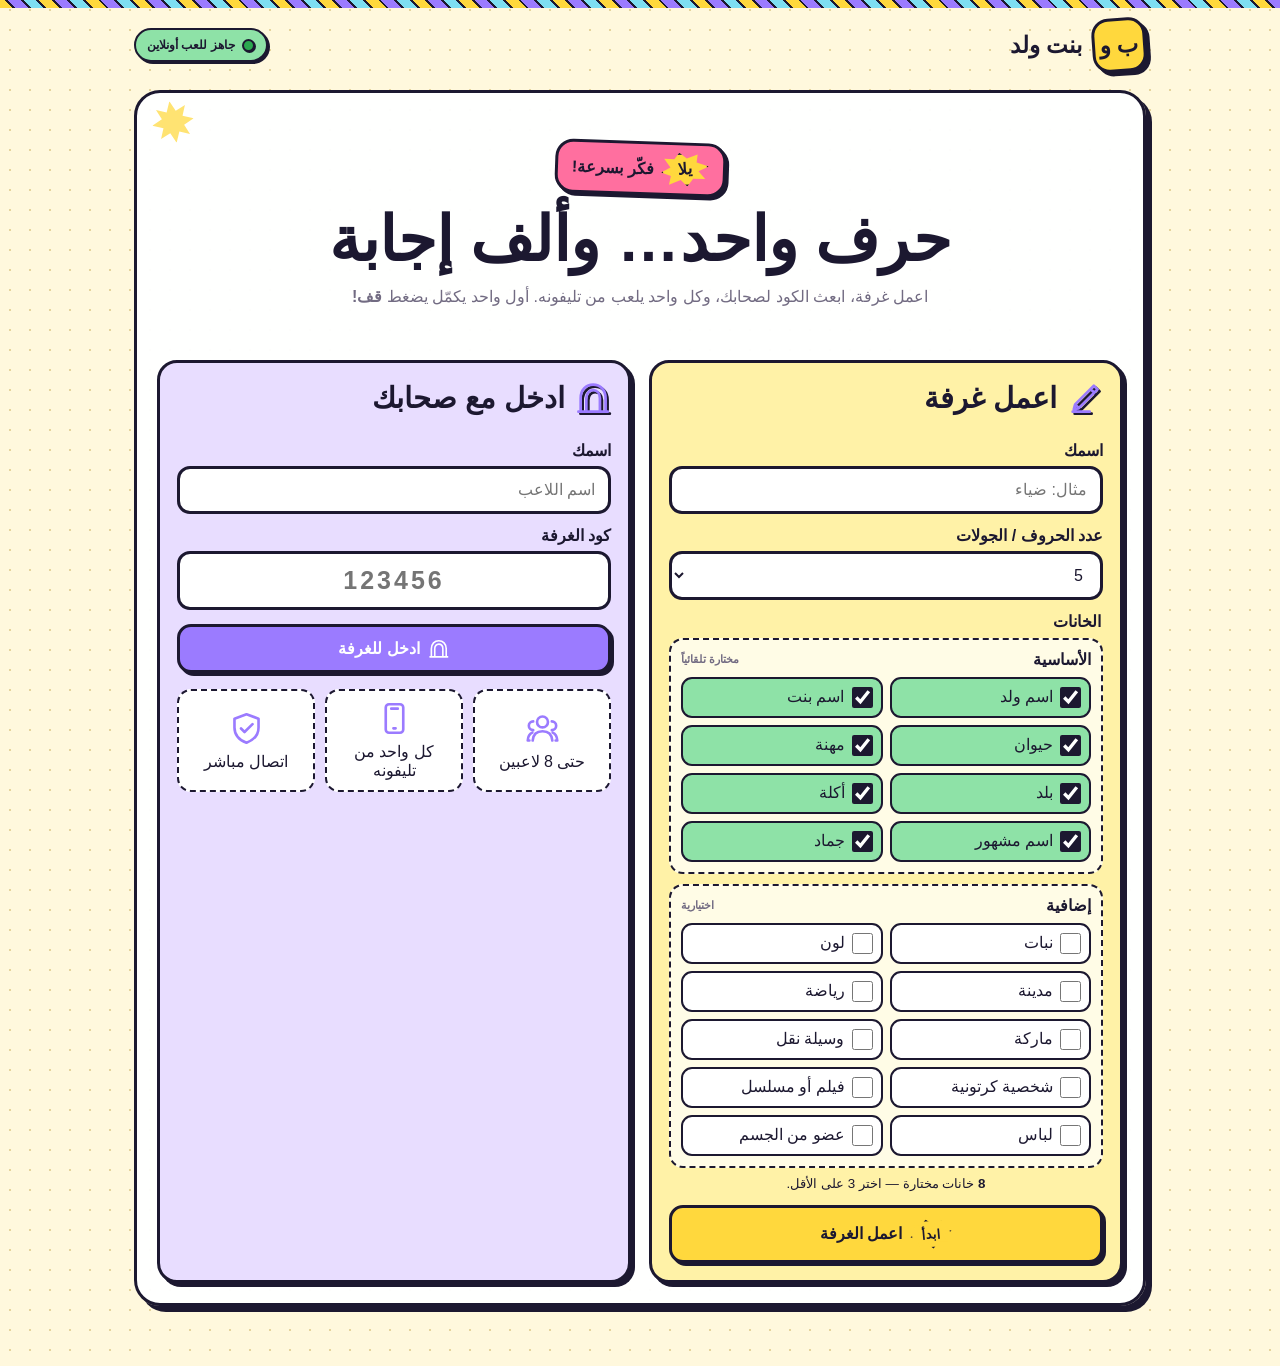
==== bent-walad.html @ 35224f38 "Replace Bent Walad emoji with Arabic comic artwork Adds original inline geometric SVG motifs, Arabic" ====
<!doctype html>
<html lang="ar" dir="rtl">
<head>
<meta charset="utf-8" />
<meta name="viewport" content="width=device-width,initial-scale=1,viewport-fit=cover" />
<meta name="theme-color" content="#fff2a8" />
<meta name="description" content="لعبة بنت ولد عربية جماعية أونلاين للأصدقاء." />
<meta name="referrer" content="no-referrer" />
<title>بنت ولد — لعبة جماعية أونلاين</title>
<style>
:root{--ink:#1c1830;--paper:#fff8dd;--yellow:#ffd83d;--pink:#ff6f9f;--purple:#9b7bff;--blue:#7edff2;--green:#8ee2a7;--red:#ff625f;--white:#fff;--muted:#726b82;--shadow:6px 6px 0 var(--ink)}
*{box-sizing:border-box}html,body{margin:0;min-height:100%;font-family:Tahoma,"Arial",sans-serif;color:var(--ink)}body{background:var(--paper);background-image:radial-gradient(#e5d39b 1.2px,transparent 1.2px);background-size:20px 20px}.app{width:min(1040px,100%);margin:auto;padding:18px 14px 60px}.top{display:flex;align-items:center;justify-content:space-between;gap:10px;margin-bottom:18px}.brand{display:flex;align-items:center;gap:10px;font-size:23px;font-weight:900}.logo{display:grid;place-items:center;width:54px;height:54px;border:3px solid var(--ink);border-radius:17px;background:var(--yellow);box-shadow:4px 4px 0 var(--ink);transform:rotate(-4deg)}.online{border:2px solid var(--ink);border-radius:999px;background:var(--green);padding:8px 11px;font-size:12px;font-weight:900;box-shadow:2px 2px 0 var(--ink)}.online.connecting{background:#ffe59a}.online.error{background:#ffc3c3}.panel{position:relative;background:rgba(255,255,255,.96);border:3px solid var(--ink);border-radius:26px;padding:20px;box-shadow:var(--shadow);overflow:hidden}.panel:before{content:"";position:absolute;left:15px;top:8px;font-size:42px;color:var(--yellow);transform:rotate(-18deg);opacity:.75;pointer-events:none}h1,h2,h3,p{margin-top:0}h1{font-size:clamp(34px,7vw,62px);line-height:1;margin-bottom:12px}h2{font-size:29px}p{line-height:1.7}.muted{color:var(--muted)}.hero{text-align:center;padding:28px 8px 16px}.bubble{display:inline-block;background:var(--pink);border:3px solid var(--ink);border-radius:18px;padding:7px 14px;font-weight:900;box-shadow:3px 3px 0 var(--ink);transform:rotate(2deg);margin-bottom:14px}.cards{display:grid;grid-template-columns:1fr 1fr;gap:18px;margin-top:18px}.card{background:var(--white);border:3px solid var(--ink);border-radius:20px;padding:17px;box-shadow:4px 4px 0 var(--ink)}.create{background:#fff2a7}.join{background:#e8ddff}.field{margin-top:12px}.field label{display:block;font-weight:900;margin-bottom:6px}.field small{display:block;color:#73778d;margin-top:5px}input,select,textarea{width:100%;border:3px solid var(--ink);border-radius:13px;background:#fff;padding:12px 13px;font:inherit;color:var(--ink);outline:none}input:focus,select:focus,textarea:focus{box-shadow:0 0 0 4px rgba(126,223,242,.35)}.categoryPicker{border:0;margin:12px 0 0;padding:0;min-width:0}.categoryPicker legend{font-weight:900;margin-bottom:7px}.categoryBlock{border:2px dashed var(--ink);border-radius:14px;background:rgba(255,255,255,.72);padding:10px}.categoryBlock+.categoryBlock{margin-top:10px}.categoryTitle{display:flex;align-items:center;justify-content:space-between;gap:8px;margin-bottom:8px;font-weight:900}.categoryTitle span{color:var(--muted);font-size:11px}.categoryOptions{display:grid;grid-template-columns:repeat(2,minmax(0,1fr));gap:7px}.categoryChoice{display:flex!important;align-items:center;gap:7px;min-width:0;margin:0!important;border:2px solid var(--ink);border-radius:11px;background:#fff;padding:8px;cursor:pointer;transition:.12s transform,.12s background}.categoryChoice:hover{transform:translateY(-1px)}.categoryChoice:has(input:checked){background:var(--green)}.categoryChoice input{appearance:auto;width:21px;height:21px;min-width:21px;margin:0;padding:0;border:0;box-shadow:none;accent-color:var(--ink)}.categoryChoice input:focus,.categoryChoice input:focus-visible{box-shadow:0 0 0 3px rgba(126,223,242,.55);outline:none}.categoryChoice span{min-width:0;line-height:1.25}.categoryHint{display:block;margin-top:8px!important;text-align:center}.categoryHint b{color:var(--ink)}button{font:inherit;font-weight:900;color:var(--ink);border:3px solid var(--ink);border-radius:14px;padding:11px 15px;cursor:pointer;box-shadow:3px 3px 0 var(--ink);transition:.12s transform,.12s box-shadow}button:hover{transform:translate(-1px,-1px);box-shadow:4px 4px 0 var(--ink)}button:active{transform:translate(2px,2px);box-shadow:1px 1px 0 var(--ink)}button:disabled{opacity:.55;cursor:not-allowed;transform:none;box-shadow:2px 2px 0 var(--ink)}.primary{background:var(--yellow)}.purple{background:var(--purple);color:#fff}.blue{background:var(--blue)}.green{background:var(--green)}.red{background:var(--red);color:#fff}.ghost{background:#fff}.wide{width:100%;margin-top:14px}.screen{display:none}.screen.active{display:block}.roomHead{display:flex;justify-content:space-between;gap:12px;align-items:flex-start;flex-wrap:wrap}.codeBox{display:inline-flex;align-items:center;gap:8px;background:var(--yellow);border:3px solid var(--ink);border-radius:16px;padding:8px 12px;box-shadow:3px 3px 0 var(--ink);font-size:28px;font-weight:900;direction:ltr}.players{display:flex;flex-wrap:wrap;gap:10px;margin:18px 0}.playerChip{border:3px solid var(--ink);border-radius:999px;padding:9px 12px;background:#fff;box-shadow:2px 2px 0 var(--ink);font-weight:900}.playerChip.me{background:var(--blue)}.playerChip.host:after{content:"المضيف"}.playerChip.offline{opacity:.45}.rules{display:grid;grid-template-columns:repeat(3,1fr);gap:10px;margin-top:16px}.rule{border:2px dashed var(--ink);border-radius:14px;padding:10px;text-align:center;background:#fff}.gameTop{display:grid;grid-template-columns:1fr auto 1fr;align-items:center;gap:10px}.roundInfo{text-align:right}.letterWrap{text-align:center}.letter{display:grid;place-items:center;width:112px;height:112px;margin:auto;background:var(--pink);border:4px solid var(--ink);border-radius:28px;box-shadow:6px 6px 0 var(--ink);font-size:74px;font-weight:900;transform:rotate(-3deg)}.scoreMini{text-align:left}.scoreLine{display:flex;gap:7px;justify-content:flex-start;flex-wrap:wrap}.scorePill{border:2px solid var(--ink);border-radius:999px;background:#fff;padding:5px 8px;font-size:12px;font-weight:900}.answers{display:grid;grid-template-columns:repeat(2,1fr);gap:12px;margin-top:22px}.answerCard{background:#fff;border:3px solid var(--ink);border-radius:17px;padding:10px;box-shadow:3px 3px 0 var(--ink)}.answerCard label{font-weight:900;font-size:15px}.answerCard input{margin-top:7px}.stopWrap{position:sticky;bottom:12px;display:flex;justify-content:center;margin-top:22px;z-index:5}.stop{font-size:28px;padding:15px 35px;background:var(--red);color:#fff;border-radius:22px;box-shadow:6px 6px 0 var(--ink);animation:pulse 1.5s infinite}.stop:disabled{animation:none}@keyframes pulse{50%{transform:scale(1.035)}}.statusNote{text-align:center;border:3px solid var(--ink);border-radius:16px;background:var(--blue);padding:12px;font-weight:900;margin-top:14px}.statusNote.pending{background:#ffe59a}.reviewGrid{display:grid;gap:14px;margin-top:16px}.categoryReview{border:3px solid var(--ink);border-radius:18px;background:#fff;padding:13px;box-shadow:3px 3px 0 var(--ink)}.categoryReview h3{display:inline-block;background:var(--yellow);border:2px solid var(--ink);border-radius:12px;padding:5px 10px}.answerRow{display:grid;grid-template-columns:140px 1fr auto;gap:9px;align-items:center;padding:9px 0;border-bottom:2px dashed #dad5c4}.answerRow:last-child{border-bottom:0}.answerText{font-weight:900;overflow-wrap:anywhere}.badge{display:inline-block;border:2px solid var(--ink);border-radius:999px;padding:4px 8px;font-size:11px;font-weight:900}.bad{background:#ffc3c3}.goodB{background:#bff0c9}.same{background:#ffe59a}.toggle{display:flex;gap:5px}.toggle button{padding:6px 8px;font-size:11px;box-shadow:1px 1px 0 var(--ink);border-width:2px}.toggle .on{background:var(--green)}.toggle .off{background:var(--red);color:#fff}.leader{display:grid;gap:10px;margin-top:18px}.leaderRow{display:grid;grid-template-columns:55px 1fr auto;align-items:center;gap:12px;border:3px solid var(--ink);border-radius:17px;background:#fff;padding:12px;box-shadow:3px 3px 0 var(--ink)}.leaderRow:first-child{background:var(--yellow);transform:rotate(-.5deg)}.rank{font-size:26px;font-weight:900}.points{font-size:24px;font-weight:900}.actions{display:flex;gap:10px;flex-wrap:wrap;margin-top:16px}.toast{position:fixed;left:50%;bottom:22px;transform:translateX(-50%) translateY(30px);opacity:0;background:var(--ink);color:#fff;padding:10px 16px;border-radius:999px;font-weight:900;z-index:20;transition:.2s}.toast.show{opacity:1;transform:translateX(-50%) translateY(0)}.error{background:#ffd2d2;border:3px solid var(--ink);border-radius:14px;padding:10px;margin-top:10px;font-weight:900}.hidden{display:none!important}.confetti{font-size:42px;text-align:center;letter-spacing:12px;margin-bottom:10px}.tiny{font-size:12px;color:#73778d}.wait{text-align:center;padding:35px 10px}.spinner{width:48px;height:48px;border:6px solid #eee0b7;border-top-color:var(--purple);border-radius:50%;animation:spin .8s linear infinite;margin:0 auto 14px}@keyframes spin{to{transform:rotate(360deg)}}
/* Original Arabic-comic artwork: geometric motifs replace platform-dependent emoji. */
body:before{content:"";position:fixed;inset:0 0 auto;height:8px;background:repeating-linear-gradient(45deg,var(--yellow) 0 9px,var(--ink) 9px 11px,var(--purple) 11px 20px,var(--ink) 20px 22px,var(--blue) 22px 31px,var(--ink) 31px 33px);z-index:30;pointer-events:none}.svgSprite{position:absolute;width:0;height:0;overflow:hidden}.uiIcon{display:inline-block;width:1.35em;height:1.35em;flex:0 0 auto;color:currentColor;vertical-align:-.28em}.headingIcon{width:1.25em;height:1.25em;color:var(--purple);filter:drop-shadow(2px 2px 0 var(--ink))}.sectionHeading{display:flex;align-items:center;gap:10px}.sectionHeading.centered{justify-content:center}.panel:before{content:"";width:42px;height:42px;background:var(--yellow);clip-path:polygon(50% 0,61% 25%,85% 15%,75% 39%,100% 50%,75% 61%,85% 85%,61% 75%,50% 100%,39% 75%,15% 85%,25% 61%,0 50%,25% 39%,15% 15%,39% 25%);transform:rotate(-10deg);opacity:.72}.online{display:inline-flex;align-items:center;gap:7px}.online:before{content:"";width:9px;height:9px;border:2px solid var(--ink);border-radius:50%;background:#2ba94f;box-shadow:1px 1px 0 var(--ink)}.online.connecting:before{background:#e29b19}.online.error:before{background:var(--red)}.bubble{display:inline-flex;align-items:center;gap:7px}.comicWord{display:inline-grid;place-items:center;min-width:48px;min-height:34px;padding:4px 10px;background:var(--yellow);color:var(--ink);border:2px solid var(--ink);clip-path:polygon(8% 15%,29% 18%,40% 0,55% 18%,78% 8%,75% 31%,100% 45%,78% 57%,91% 81%,66% 78%,53% 100%,40% 80%,15% 92%,20% 67%,0 55%,20% 42%);font-weight:900;line-height:1;transform:rotate(-5deg)}.buttonWord{min-width:42px;min-height:30px;padding:4px 8px;font-size:13px}.iconButton{display:inline-flex;align-items:center;justify-content:center;gap:8px}.wide.iconButton{display:flex}.rule{display:grid;justify-items:center;align-content:center;gap:6px;min-height:92px}.rule .uiIcon{width:35px;height:35px;color:var(--purple)}.codeBox .uiIcon{width:30px;height:30px;color:var(--ink)}.playerChip.host:after{content:"المضيف";display:inline-block;margin-inline-start:7px;padding:2px 7px;border:2px solid var(--ink);border-radius:999px;background:var(--yellow);font-size:10px}.stop{position:relative;isolation:isolate;transform:rotate(-1deg)}.stop:before,.stop:after{content:"";position:absolute;width:15px;height:4px;background:var(--ink);border-radius:2px;top:50%;z-index:-1}.stop:before{right:-23px;box-shadow:7px -13px 0 -1px var(--ink),7px 13px 0 -1px var(--ink);transform:rotate(8deg)}.stop:after{left:-23px;box-shadow:-7px -13px 0 -1px var(--ink),-7px 13px 0 -1px var(--ink);transform:rotate(-8deg)}.resultMotif{display:flex;align-items:center;justify-content:center;gap:12px;margin-bottom:12px}.resultMotif .uiIcon{width:42px;height:42px;color:var(--yellow);filter:drop-shadow(2px 2px 0 var(--ink))}.resultWord{display:inline-block;padding:7px 18px;border:3px solid var(--ink);border-radius:50%;background:var(--pink);box-shadow:3px 3px 0 var(--ink);font-size:24px;font-weight:900;transform:rotate(2deg)}.lostArch{display:inline-grid;place-items:center;width:82px;height:92px;margin-bottom:12px;border:4px solid var(--ink);border-bottom-width:7px;border-radius:42px 42px 8px 8px;background:var(--purple);box-shadow:5px 5px 0 var(--ink);color:#fff}.lostArch .uiIcon{width:42px;height:42px}.statusNote:before{content:"";display:inline-block;width:9px;height:9px;margin-inline-end:8px;background:var(--yellow);border:2px solid var(--ink);transform:rotate(45deg)}
@media(max-width:720px){.cards,.answers{grid-template-columns:1fr}.rules{grid-template-columns:1fr}.panel{padding:15px;border-radius:20px}.gameTop{grid-template-columns:1fr auto}.scoreMini{grid-column:1/-1;text-align:center}.scoreLine{justify-content:center}.letter{width:92px;height:92px;font-size:61px}.answerRow{grid-template-columns:95px 1fr}.answerRow>div:last-child{grid-column:1/-1}.top{align-items:flex-start}.online{font-size:10px}.resultMotif .uiIcon{width:34px;height:34px}.resultWord{font-size:21px}.stop:before,.stop:after{display:none}}
</style>
</head>
<body>
<svg class="svgSprite" aria-hidden="true" focusable="false">
  <symbol id="icon-star8" viewBox="0 0 32 32">
    <path fill="currentColor" stroke="currentColor" stroke-linejoin="round" stroke-width="1.5" d="M16 1l3.6 8.2L28 5l-4.2 8.4L31 16l-7.2 2.6L28 27l-8.4-4.2L16 31l-3.6-8.2L4 27l4.2-8.4L1 16l7.2-2.6L4 5l8.4 4.2L16 1z" />
    <circle cx="16" cy="16" r="4" fill="var(--pink)" stroke="currentColor" stroke-width="1.5" />
  </symbol>
  <symbol id="icon-pen" viewBox="0 0 32 32">
    <path fill="none" stroke="currentColor" stroke-linecap="round" stroke-linejoin="round" stroke-width="2.4" d="M6 26l4.5-1.2L27 8.3 23.7 5 7.2 21.5 6 26zm4.5-1.2l-3.3-3.3M20.8 7.9l3.3 3.3M5 28h15" />
  </symbol>
  <symbol id="icon-arch" viewBox="0 0 32 32">
    <path fill="none" stroke="currentColor" stroke-linecap="round" stroke-linejoin="round" stroke-width="2.4" d="M5 28V16C5 8.8 9.9 4 16 4s11 4.8 11 12v12M10 28V16c0-4.2 2.5-7 6-7s6 2.8 6 7v12M3 28h26" />
  </symbol>
  <symbol id="icon-people" viewBox="0 0 32 32">
    <path fill="none" stroke="currentColor" stroke-linecap="round" stroke-linejoin="round" stroke-width="2.4" d="M16 15a5 5 0 100-10 5 5 0 000 10zM7 27c.5-5.5 3.5-8.5 9-8.5s8.5 3 9 8.5M7.5 17.5a4 4 0 110-8M4 27H2.5c.2-3.6 1.6-6.1 4.2-7.2M24.5 17.5a4 4 0 100-8M25.3 19.8c2.6 1.1 4 3.6 4.2 7.2H28" />
  </symbol>
  <symbol id="icon-phone" viewBox="0 0 32 32">
    <rect x="8" y="3" width="16" height="26" rx="3" fill="none" stroke="currentColor" stroke-width="2.4" />
    <path fill="none" stroke="currentColor" stroke-linecap="round" stroke-width="2.4" d="M13 7h6M15 25h2" />
  </symbol>
  <symbol id="icon-shield" viewBox="0 0 32 32">
    <path fill="none" stroke="currentColor" stroke-linecap="round" stroke-linejoin="round" stroke-width="2.4" d="M16 3l11 4v8c0 7-4.2 11.4-11 14-6.8-2.6-11-7-11-14V7l11-4zM11 16l3.2 3.2L21.5 12" />
  </symbol>
  <symbol id="icon-ticket" viewBox="0 0 32 32">
    <path fill="none" stroke="currentColor" stroke-linejoin="round" stroke-width="2.4" d="M4 8h24v5a3 3 0 000 6v5H4v-5a3 3 0 000-6V8zM12 8v16" />
    <path fill="none" stroke="currentColor" stroke-linecap="round" stroke-width="2.4" d="M12 13h0m0 6h0" />
  </symbol>
  <symbol id="icon-share" viewBox="0 0 32 32">
    <path fill="none" stroke="currentColor" stroke-linecap="round" stroke-width="2.4" d="M10 16l12-7M10 16l12 7" />
    <circle cx="7" cy="16" r="4" fill="none" stroke="currentColor" stroke-width="2.4" />
    <circle cx="25" cy="7" r="4" fill="none" stroke="currentColor" stroke-width="2.4" />
    <circle cx="25" cy="25" r="4" fill="none" stroke="currentColor" stroke-width="2.4" />
  </symbol>
  <symbol id="icon-abacus" viewBox="0 0 32 32">
    <rect x="4" y="4" width="24" height="24" rx="3" fill="none" stroke="currentColor" stroke-width="2.4" />
    <path fill="none" stroke="currentColor" stroke-linecap="round" stroke-width="2" d="M8 10h16M8 16h16M8 22h16" />
    <path fill="none" stroke="currentColor" stroke-linecap="round" stroke-width="4" d="M12 10h0m7 0h0m-3 6h0m7 0h0M10 22h0m5 0h0m7 0h0" />
  </symbol>
  <symbol id="icon-disconnect" viewBox="0 0 32 32">
    <path fill="none" stroke="currentColor" stroke-linecap="round" stroke-linejoin="round" stroke-width="2.4" d="M5 12a15 15 0 0122 0M9 17a10 10 0 0114 0M13 22a4.5 4.5 0 016 0M5 5l22 22" />
  </symbol>
</svg>
<div class="app">
<header class="top"><div class="brand"><div class="logo">ب و</div><div>بنت ولد</div></div><div class="online" id="netStatus" aria-live="polite">جاهز للعب أونلاين</div></header>

<section id="home" class="screen active"><div class="panel">
<div class="hero"><div class="bubble"><span class="comicWord">يلا</span> فكّر بسرعة!</div><h1>حرف واحد… وألف إجابة</h1><p class="muted">اعمل غرفة، ابعث الكود لصحابك، وكل واحد يلعب من تليفونه. أول واحد يكمّل يضغط <b>قف!</b></p></div>
<div class="cards">
<div class="card create">
  <h2 class="sectionHeading"><svg class="uiIcon headingIcon" aria-hidden="true"><use href="#icon-pen"></use></svg>اعمل غرفة</h2>
  <div class="field">
    <label for="createName">اسمك</label>
    <input id="createName" maxlength="24" placeholder="مثال: ضياء" />
  </div>
  <div class="field">
    <label for="roundCount">عدد الحروف / الجولات</label>
    <select id="roundCount"><option>3</option><option selected>5</option><option>7</option><option>10</option><option>15</option></select>
  </div>
  <fieldset class="categoryPicker" aria-describedby="categoryHint">
    <legend>الخانات</legend>
    <div class="categoryBlock">
      <div class="categoryTitle">الأساسية <span>مختارة تلقائياً</span></div>
      <div class="categoryOptions">
        <label class="categoryChoice"><input type="checkbox" name="category" value="اسم ولد" checked /><span>اسم ولد</span></label>
        <label class="categoryChoice"><input type="checkbox" name="category" value="اسم بنت" checked /><span>اسم بنت</span></label>
        <label class="categoryChoice"><input type="checkbox" name="category" value="حيوان" checked /><span>حيوان</span></label>
        <label class="categoryChoice"><input type="checkbox" name="category" value="مهنة" checked /><span>مهنة</span></label>
        <label class="categoryChoice"><input type="checkbox" name="category" value="بلد" checked /><span>بلد</span></label>
        <label class="categoryChoice"><input type="checkbox" name="category" value="أكلة" checked /><span>أكلة</span></label>
        <label class="categoryChoice"><input type="checkbox" name="category" value="اسم مشهور" checked /><span>اسم مشهور</span></label>
        <label class="categoryChoice"><input type="checkbox" name="category" value="جماد" checked /><span>جماد</span></label>
      </div>
    </div>
    <div class="categoryBlock">
      <div class="categoryTitle">إضافية <span>اختيارية</span></div>
      <div class="categoryOptions">
        <label class="categoryChoice"><input type="checkbox" name="category" value="نبات" /><span>نبات</span></label>
        <label class="categoryChoice"><input type="checkbox" name="category" value="لون" /><span>لون</span></label>
        <label class="categoryChoice"><input type="checkbox" name="category" value="مدينة" /><span>مدينة</span></label>
        <label class="categoryChoice"><input type="checkbox" name="category" value="رياضة" /><span>رياضة</span></label>
        <label class="categoryChoice"><input type="checkbox" name="category" value="ماركة" /><span>ماركة</span></label>
        <label class="categoryChoice"><input type="checkbox" name="category" value="وسيلة نقل" /><span>وسيلة نقل</span></label>
        <label class="categoryChoice"><input type="checkbox" name="category" value="شخصية كرتونية" /><span>شخصية كرتونية</span></label>
        <label class="categoryChoice"><input type="checkbox" name="category" value="فيلم أو مسلسل" /><span>فيلم أو مسلسل</span></label>
        <label class="categoryChoice"><input type="checkbox" name="category" value="لباس" /><span>لباس</span></label>
        <label class="categoryChoice"><input type="checkbox" name="category" value="عضو من الجسم" /><span>عضو من الجسم</span></label>
      </div>
    </div>
    <small class="categoryHint" id="categoryHint"><b id="categoryCount">8</b> خانات مختارة — اختر 3 على الأقل.</small>
  </fieldset>
  <button class="primary wide iconButton" id="createBtn"><span class="comicWord buttonWord">ابدأ</span> اعمل الغرفة</button>
  <div id="createError" class="error hidden"></div>
</div>
<div class="card join">
  <h2 class="sectionHeading"><svg class="uiIcon headingIcon" aria-hidden="true"><use href="#icon-arch"></use></svg>ادخل مع صحابك</h2>
  <div class="field"><label>اسمك</label><input id="joinName" maxlength="24" placeholder="اسم اللاعب" /></div>
  <div class="field"><label>كود الغرفة</label><input id="joinCode" inputmode="numeric" maxlength="6" placeholder="123456" style="direction:ltr;text-align:center;font-size:25px;font-weight:900;letter-spacing:3px" /></div>
  <button class="purple wide iconButton" id="joinBtn"><svg class="uiIcon" aria-hidden="true"><use href="#icon-arch"></use></svg>ادخل للغرفة</button>
  <div id="joinError" class="error hidden"></div>
  <div class="rules">
    <div class="rule"><svg class="uiIcon" aria-hidden="true"><use href="#icon-people"></use></svg><span>حتى 8 لاعبين</span></div>
    <div class="rule"><svg class="uiIcon" aria-hidden="true"><use href="#icon-phone"></use></svg><span>كل واحد من تليفونه</span></div>
    <div class="rule"><svg class="uiIcon" aria-hidden="true"><use href="#icon-shield"></use></svg><span>اتصال مباشر</span></div>
  </div>
</div>
</div></div></section>

<section id="lobby" class="screen"><div class="panel"><div class="roomHead"><div><div class="tiny">كود الغرفة</div><div class="codeBox"><span id="roomCode"></span><svg class="uiIcon" aria-hidden="true"><use href="#icon-ticket"></use></svg></div></div><div class="actions"><button class="blue iconButton" id="copyBtn"><svg class="uiIcon" aria-hidden="true"><use href="#icon-share"></use></svg>شارك رابط الدعوة</button><button class="ghost" id="leaveBtn">اخرج</button></div></div><h2 class="sectionHeading" style="margin-top:22px"><svg class="uiIcon headingIcon" aria-hidden="true"><use href="#icon-people"></use></svg>اللاعبين في الغرفة</h2><div id="lobbyPlayers" class="players"></div><div id="hostLobby" class="hidden"><button class="green wide iconButton" id="startBtn"><span class="comicWord buttonWord">يلا</span> ابدأ اللعبة</button><p class="tiny" style="text-align:center;margin-top:10px">لازم يكونوا لاعبين على الأقل.</p></div><div id="guestLobby" class="statusNote hidden" aria-live="polite">استنى صاحب الغرفة يبدأ اللعبة…</div></div></section>

<section id="game" class="screen"><div class="panel"><div class="gameTop"><div class="roundInfo"><b id="roundLabel"></b><div class="tiny" id="usedLetters"></div></div><div class="letterWrap"><div class="letter" id="bigLetter"></div></div><div class="scoreMini"><div class="tiny">الترتيب الحالي</div><div class="scoreLine" id="scoreLine"></div></div></div><div class="statusNote" id="gameStatus" aria-live="polite"></div><div id="answerGrid" class="answers"></div><div class="stopWrap"><button class="stop" id="stopBtn">قف!</button></div></div></section>

<section id="review" class="screen"><div class="panel"><h2 class="sectionHeading"><svg class="uiIcon headingIcon" aria-hidden="true"><use href="#icon-abacus"></use></svg>وقت الحساب</h2><p class="muted">نفس الكلمة في نفس الخانة = 0، فارغ = 0، حرف غلط = 0. الإجابة المختلفة والصحيحة = نقطة واحدة.</p><div id="stoppedBy" class="statusNote"></div><div id="reviewGrid" class="reviewGrid"></div><div id="hostReview" class="hidden"><button class="green wide" id="confirmReview">ثبّت النقاط</button></div><div id="guestReview" class="statusNote hidden">صاحب الغرفة يراجع الإجابات…</div></div></section>

<section id="results" class="screen"><div class="panel"><div class="resultMotif" aria-hidden="true"><svg class="uiIcon"><use href="#icon-star8"></use></svg><span class="resultWord">مبروك</span><svg class="uiIcon"><use href="#icon-star8"></use></svg></div><h2 id="resultTitle" class="sectionHeading centered">النتيجة</h2><div id="leaderboard" class="leader"></div><div id="hostResults" class="hidden"><button class="primary wide" id="nextBtn">الجولة التالية</button></div><div id="guestResults" class="statusNote hidden">استنى صاحب الغرفة…</div></div></section>

<section id="lost" class="screen"><div class="panel"><div class="wait"><div class="lostArch" aria-hidden="true"><svg class="uiIcon"><use href="#icon-disconnect"></use></svg></div><h2>انقطع صاحب الغرفة</h2><p>الغرفة تعمل مباشرة بين اللاعبين، لذلك لازم صاحب الغرفة يبقى فاتح اللعبة.</p><button class="primary" onclick="location.href=location.pathname">ارجع للرئيسية</button></div></div></section>
<div id="toast" class="toast"></div>
</div>

<script type="module">
import {
  joinRoom,
  selfId
} from "https://esm.run/@trystero-p2p/mqtt@0.25.3";
import {
  LETTERS,
  calculateRoundPoints,
  getDuplicateCounts,
  normalizeArabic,
  parseCategories,
  sanitizeAnswers,
  sanitizeName,
  startsWithLetter
} from "./bent-walad-core.mjs";

const APP_ID = "dhiamahouachi-bent-walad-v2";
const ROOM_PREFIX = "bw2-";
const MAX_PLAYERS = 8;
const VALID_STATUSES = new Set([
  "lobby",
  "playing",
  "review",
  "results",
  "finished"
]);
const qs = selector => document.querySelector(selector);
const qsa = selector => [...document.querySelectorAll(selector)];

function selectedCategoryValues() {
  return qsa('input[name="category"]:checked').map(input => input.value);
}

function updateCategoryCount() {
  const counter = qs("#categoryCount");
  if (counter) counter.textContent = String(selectedCategoryValues().length);
}

let room = null;
let isHost = false;
let hostId = "";
let roomCode = "";
let myName = "";
let roundCount = 5;
let categories = [];
let players = new Map();
let status = "home";
let currentRound = 0;
let currentLetter = "";
let usedLetters = [];
let allAnswers = {};
let myAnswers = [];
let stoppedById = "";
let validity = {};
let roundPoints = {};
let actions = {};
let hostSeen = false;
let roundLocked = false;
let roundSubmissions = new Set();
let stateSequence = 0;
let lastStateSequence = 0;
let answerTimer = 0;
let roundFinalizeTimer = 0;
let guestStopTimer = 0;
let connectTimer = 0;
let toastTimer = 0;

function show(id) {
  qsa(".screen").forEach(screen => screen.classList.remove("active"));
  qs(`#${id}`)?.classList.add("active");
  window.scrollTo({ top: 0, behavior: "smooth" });
}

function setNetStatus(text, kind = "") {
  const element = qs("#netStatus");
  element.textContent = text;
  element.className = `online${kind ? ` ${kind}` : ""}`;
}

function toast(text) {
  const element = qs("#toast");
  window.clearTimeout(toastTimer);
  element.textContent = text;
  element.classList.add("show");
  toastTimer = window.setTimeout(() => element.classList.remove("show"), 2200);
}

function err(id, message) {
  const element = qs(id);
  element.textContent = message;
  element.classList.remove("hidden");
}

function clearErr() {
  qsa(".error").forEach(element => element.classList.add("hidden"));
}

function clampInteger(value, minimum, maximum, fallback = minimum) {
  const number = Number(value);
  if (!Number.isFinite(number)) return fallback;
  return Math.max(minimum, Math.min(maximum, Math.trunc(number)));
}

function makeRoomCode() {
  const random = new Uint32Array(1);
  crypto.getRandomValues(random);
  return String(100000 + (random[0] % 900000));
}

function safeCategories(value) {
  if (!Array.isArray(value)) return parseCategories("");
  return parseCategories(value);
}

function safePlayer(value) {
  if (!value || !/^[A-Za-z0-9_-]{4,128}$/.test(String(value.id ?? ""))) {
    return null;
  }
  return {
    id: String(value.id),
    name: sanitizeName(value.name) || "لاعب",
    score: clampInteger(value.score, 0, 9999, 0),
    online: value.online !== false
  };
}

function pickLetter() {
  const available = LETTERS.filter(letter => !usedLetters.includes(letter));
  const pool = available.length ? available : LETTERS;
  return pool[Math.floor(Math.random() * pool.length)];
}

function playerList() {
  return [...players.values()];
}

function activePlayerIds() {
  return playerList()
    .filter(player => player.online !== false)
    .map(player => player.id);
}

function publicState(includeAnswers = false) {
  const answers = {};
  if (includeAnswers) {
    playerList().forEach(player => {
      answers[player.id] = sanitizeAnswers(
        allAnswers[player.id],
        categories.length
      );
    });
  }

  return {
    hostId,
    roomCode,
    status,
    currentRound,
    currentLetter,
    usedLetters: [...usedLetters],
    roundCount,
    categories: [...categories],
    players: playerList().map(player => ({ ...player })),
    stoppedById,
    answers,
    roundPoints: { ...roundPoints }
  };
}

function sendState(target = "") {
  if (!isHost || !actions.state) return;
  stateSequence += 1;
  const includeAnswers = ["review", "results", "finished"].includes(status);
  const options = target ? { target } : undefined;
  actions.state
    .send(
      { ...publicState(includeAnswers), sequence: stateSequence },
      options
    )
    .catch(() => {
      if (target) toast("تعذر إرسال حالة اللعبة لهذا اللاعب");
    });
}

function syncGuests() {
  sendState();
}

function applyState(payload, senderId) {
  if (isHost || !payload || String(payload.hostId ?? "") !== senderId) return;
  if (hostId && senderId !== hostId) return;
  if (String(payload.roomCode ?? "") !== roomCode) return;

  const sequence = clampInteger(payload.sequence, 0, Number.MAX_SAFE_INTEGER, 0);
  if (sequence && sequence <= lastStateSequence) return;

  const nextStatus = VALID_STATUSES.has(payload.status)
    ? payload.status
    : "lobby";
  const nextPlayers = new Map();
  (Array.isArray(payload.players) ? payload.players : []).forEach(value => {
    const player = safePlayer(value);
    if (player) nextPlayers.set(player.id, player);
  });
  if (!nextPlayers.has(senderId)) return;

  const nextCategories = safeCategories(payload.categories);
  const nextAnswers = {};
  const sourceAnswers =
    payload.answers && typeof payload.answers === "object"
      ? payload.answers
      : {};
  nextPlayers.forEach(player => {
    nextAnswers[player.id] = sanitizeAnswers(
      sourceAnswers[player.id],
      nextCategories.length
    );
  });

  const nextRoundPoints = {};
  const sourcePoints =
    payload.roundPoints && typeof payload.roundPoints === "object"
      ? payload.roundPoints
      : {};
  nextPlayers.forEach(player => {
    nextRoundPoints[player.id] = clampInteger(
      sourcePoints[player.id],
      0,
      nextCategories.length,
      0
    );
  });

  const preservePendingStop =
    status === "playing" && nextStatus === "playing" && roundLocked;
  lastStateSequence = sequence || lastStateSequence;
  hostSeen = true;
  hostId = senderId;
  status = nextStatus;
  currentRound = clampInteger(payload.currentRound, 0, 30, 0);
  currentLetter = LETTERS.includes(payload.currentLetter)
    ? payload.currentLetter
    : "";
  usedLetters = Array.isArray(payload.usedLetters)
    ? payload.usedLetters.filter(letter => LETTERS.includes(letter)).slice(0, 30)
    : [];
  roundCount = clampInteger(payload.roundCount, 1, 30, 5);
  categories = nextCategories;
  stoppedById = nextPlayers.has(payload.stoppedById)
    ? payload.stoppedById
    : "";
  roundPoints = nextRoundPoints;
  players = nextPlayers;
  if (Object.keys(sourceAnswers).length) {
    allAnswers = nextAnswers;
  } else if (nextStatus === "playing" || nextStatus === "lobby") {
    allAnswers = {};
  }
  if (!preservePendingStop) roundLocked = false;
  window.clearTimeout(connectTimer);
  window.clearTimeout(guestStopTimer);
  setNetStatus("متصل بالغرفة");
  render();
}

function renderPlayers(target) {
  const root = qs(target);
  root.replaceChildren();
  playerList().forEach(player => {
    const chip = document.createElement("div");
    chip.className =
      "playerChip" +
      (player.id === selfId ? " me" : "") +
      (player.id === hostId ? " host" : "") +
      (player.online === false ? " offline" : "");
    chip.textContent = player.name;
    root.appendChild(chip);
  });
}

function scorePills() {
  const root = qs("#scoreLine");
  root.replaceChildren();
  [...playerList()]
    .sort((first, second) => second.score - first.score)
    .forEach(player => {
      const pill = document.createElement("span");
      pill.className = "scorePill";
      pill.textContent = `${player.name} ${player.score}`;
      root.appendChild(pill);
    });
}

function render() {
  if (status === "lobby") {
    show("lobby");
    qs("#roomCode").textContent = roomCode;
    renderPlayers("#lobbyPlayers");
    qs("#hostLobby").classList.toggle("hidden", !isHost);
    qs("#guestLobby").classList.toggle("hidden", isHost);
    qs("#startBtn").disabled = activePlayerIds().length < 2;
    if (!isHost) {
      qs("#guestLobby").textContent = hostSeen
        ? "استنى صاحب الغرفة يبدأ اللعبة…"
        : "نتصل بصاحب الغرفة…";
    }
    return;
  }

  if (status === "playing") {
    show("game");
    qs("#roundLabel").textContent = `الجولة ${currentRound} / ${roundCount}`;
    qs("#usedLetters").textContent =
      usedLetters.length > 1
        ? `الحروف السابقة: ${usedLetters.slice(0, -1).join(" • ")}`
        : "أول جولة";
    qs("#bigLetter").textContent = currentLetter;
    scorePills();
    renderAnswerInputs();
    renderRoundControls();
    return;
  }

  if (status === "review") {
    show("review");
    const stopper = players.get(stoppedById);
    qs("#stoppedBy").textContent = `${stopper?.name || "لاعب"} قال قف!`;
    qs("#hostReview").classList.toggle("hidden", !isHost);
    qs("#guestReview").classList.toggle("hidden", isHost);
    renderReview();
    return;
  }

  if (status === "results" || status === "finished") {
    show("results");
    qs("#resultTitle").textContent =
      status === "finished"
        ? "الترتيب النهائي"
        : `نتيجة الجولة ${currentRound}`;
    renderLeaderboard();
    qs("#hostResults").classList.toggle("hidden", !isHost);
    qs("#guestResults").classList.toggle("hidden", isHost);
    qs("#guestResults").textContent =
      status === "finished"
        ? "استنى صاحب الغرفة يبدأ لعبة جديدة…"
        : "استنى صاحب الغرفة…";
    qs("#nextBtn").textContent =
      status === "finished"
        ? "العب من جديد"
        : currentRound >= roundCount
          ? "شوف الترتيب النهائي"
          : "الجولة التالية";
  }
}

function renderAnswerInputs() {
  const root = qs("#answerGrid");
  root.replaceChildren();
  myAnswers = sanitizeAnswers(myAnswers, categories.length);

  categories.forEach((category, index) => {
    const card = document.createElement("div");
    const label = document.createElement("label");
    const input = document.createElement("input");
    const inputId = `answer-${index}`;

    card.className = "answerCard";
    label.htmlFor = inputId;
    label.textContent = category;
    input.id = inputId;
    input.autocomplete = "off";
    input.maxLength = 80;
    input.placeholder = `${currentLetter}...`;
    input.value = myAnswers[index] || "";
    input.disabled = roundLocked;
    input.addEventListener("input", () => {
      myAnswers[index] = input.value;
      scheduleAnswerSend();
    });

    card.append(label, input);
    root.appendChild(card);
  });
}

function renderRoundControls() {
  const note = qs("#gameStatus");
  const stopButton = qs("#stopBtn");
  note.classList.toggle("pending", roundLocked);
  stopButton.disabled = roundLocked;

  if (roundLocked) {
    note.textContent = stoppedById
      ? "قف تسجّلت. نجمع آخر إجابات اللاعبين…"
      : "بعثنا قف لصاحب الغرفة…";
    stopButton.textContent = "تم تسجيل قف";
  } else {
    note.textContent = `كل إجابة لازم تبدأ بحرف ${currentLetter}. كمّلت؟ اضغط قف قبل صحابك!`;
    stopButton.textContent = "قف!";
  }
}

function scheduleAnswerSend() {
  window.clearTimeout(answerTimer);
  answerTimer = window.setTimeout(() => sendAnswersNow(false), 120);
}

function sendAnswersNow(force) {
  if (status !== "playing" || (!force && roundLocked)) return;
  const answers = sanitizeAnswers(myAnswers, categories.length);
  myAnswers = answers;

  if (isHost) {
    allAnswers[selfId] = [...answers];
  } else if (hostId && actions.answer) {
    actions.answer
      .send({ round: currentRound, answers }, { target: hostId })
      .catch(() => toast("تعذر حفظ آخر إجابة مؤقتاً"));
  }
}

function duplicateMap() {
  return getDuplicateCounts(
    categories,
    playerList().map(player => player.id),
    allAnswers
  );
}

function renderReview() {
  const root = qs("#reviewGrid");
  root.replaceChildren();
  const duplicates = duplicateMap();

  categories.forEach((category, categoryIndex) => {
    const box = document.createElement("div");
    const heading = document.createElement("h3");
    box.className = "categoryReview";
    heading.textContent = category;
    box.appendChild(heading);

    playerList().forEach(player => {
      const answer = String(
        allAnswers[player.id]?.[categoryIndex] ?? ""
      ).trim();
      const normalized = normalizeArabic(answer);
      const duplicate =
        Boolean(normalized) &&
        (duplicates.get(`${categoryIndex}:${normalized}`) ?? 0) > 1;
      const wrongLetter =
        Boolean(answer) && !startsWithLetter(answer, currentLetter);
      const key = `${player.id}:${categoryIndex}`;
      if (!(key in validity)) validity[key] = true;

      const row = document.createElement("div");
      const name = document.createElement("b");
      const answerText = document.createElement("span");
      const controls = document.createElement("div");
      const badge = document.createElement("span");

      row.className = "answerRow";
      name.textContent = player.name;
      answerText.className = "answerText";
      answerText.textContent = answer || "—";
      badge.className =
        "badge " +
        (!answer || wrongLetter ? "bad" : duplicate ? "same" : "goodB");
      badge.textContent = !answer
        ? "فارغ"
        : duplicate
          ? "نفس الكلمة"
          : wrongLetter
            ? "حرف غلط"
            : "مختلفة";
      controls.appendChild(badge);

      if (isHost && answer && !duplicate && !wrongLetter) {
        const toggle = document.createElement("div");
        const button = document.createElement("button");
        toggle.className = "toggle";
        button.className = validity[key] ? "on" : "off";
        button.textContent = validity[key] ? "صحيحة" : "مرفوضة";
        button.addEventListener("click", () => {
          validity[key] = !validity[key];
          renderReview();
        });
        toggle.appendChild(button);
        controls.appendChild(toggle);
      }

      row.append(name, answerText, controls);
      box.appendChild(row);
    });

    root.appendChild(box);
  });
}

function renderLeaderboard() {
  const root = qs("#leaderboard");
  root.replaceChildren();

  [...playerList()]
    .sort((first, second) => second.score - first.score)
    .forEach((player, index) => {
      const row = document.createElement("div");
      const rank = document.createElement("div");
      const identity = document.createElement("div");
      const name = document.createElement("b");
      const gained = document.createElement("div");
      const points = document.createElement("div");

      row.className = "leaderRow";
      rank.className = "rank";
      gained.className = "tiny";
      points.className = "points";
      rank.textContent = String(index + 1);
      name.textContent = player.name;
      gained.textContent =
        roundPoints[player.id] != null
          ? `+${roundPoints[player.id]} هذه الجولة`
          : "";
      points.textContent = String(player.score);
      identity.append(name, gained);
      row.append(rank, identity, points);
      root.appendChild(row);
    });
}

function setupRoom() {
  actions.hello = room.makeAction("hello");
  actions.state = room.makeAction("state");
  actions.answer = room.makeAction("answer");
  actions.stop = room.makeAction("stop");
  actions.freeze = room.makeAction("freeze");
  actions.submit = room.makeAction("submit");
  actions.reject = room.makeAction("reject");

  room.onPeerJoin = peerId => {
    setNetStatus("متصل بالغرفة");
    if (isHost) {
      window.setTimeout(() => sendState(peerId), 140);
    } else {
      actions.hello
        .send({ name: myName }, { target: peerId })
        .catch(() => toast("تعذر إرسال اسم اللاعب"));
    }
  };

  room.onPeerLeave = peerId => {
    if (isHost) {
      const player = players.get(peerId);
      if (!player) return;
      if (status === "lobby") {
        players.delete(peerId);
      } else {
        players.set(peerId, { ...player, online: false });
      }
      render();
      syncGuests();
      return;
    }

    if (peerId === hostId) {
      setNetStatus("انقطع الاتصال", "error");
      show("lost");
    }
  };

  actions.hello.onMessage = (data, { peerId }) => {
    if (!isHost) return;
    if (status !== "lobby") {
      actions.reject.send(
        { hostId, message: "اللعبة بدأت بالفعل" },
        { target: peerId }
      );
      return;
    }

    if (!players.has(peerId) && activePlayerIds().length >= MAX_PLAYERS) {
      actions.reject.send(
        { hostId, message: "الغرفة ممتلئة" },
        { target: peerId }
      );
      return;
    }

    const name = sanitizeName(data?.name);
    players.set(peerId, {
      id: peerId,
      name: name || "لاعب",
      score: players.get(peerId)?.score || 0,
      online: true
    });
    render();
    syncGuests();
  };

  actions.state.onMessage = (data, { peerId }) => {
    applyState(data, peerId);
  };

  actions.answer.onMessage = (data, { peerId }) => {
    if (
      !isHost ||
      status !== "playing" ||
      roundLocked ||
      !players.has(peerId) ||
      Number(data?.round) !== currentRound
    ) {
      return;
    }
    allAnswers[peerId] = sanitizeAnswers(data?.answers, categories.length);
  };

  actions.stop.onMessage = (data, { peerId }) => {
    if (
      !isHost ||
      status !== "playing" ||
      roundLocked ||
      !players.has(peerId) ||
      Number(data?.round) !== currentRound
    ) {
      return;
    }
    beginRoundEnd(peerId, data?.answers);
  };

  actions.freeze.onMessage = (data, { peerId }) => {
    if (isHost || peerId !== hostId) return;
    acceptRoundFreeze(data);
  };

  actions.submit.onMessage = (data, { peerId }) => {
    if (
      !isHost ||
      status !== "playing" ||
      !roundLocked ||
      !players.has(peerId) ||
      Number(data?.round) !== currentRound
    ) {
      return;
    }
    allAnswers[peerId] = sanitizeAnswers(data?.answers, categories.length);
    roundSubmissions.add(peerId);
    maybeFinishRoundCollection();
  };

  actions.reject.onMessage = (data, { peerId }) => {
    if (
      isHost ||
      String(data?.hostId ?? "") !== peerId ||
      (hostId && hostId !== peerId)
    ) {
      return;
    }
    err("#joinError", data?.message || "تعذر الدخول للغرفة");
    leaveRoom({ keepError: true });
  };
}

function enterRoom(nextRoomCode, host) {
  roomCode = nextRoomCode;
  isHost = host;
  hostSeen = host;
  status = "lobby";
  setNetStatus("جاري الاتصال…", "connecting");

  room = joinRoom(
    {
      appId: APP_ID,
      relayConfig: { redundancy: 5, warnOnRelayFailure: true }
    },
    `${ROOM_PREFIX}${roomCode}`,
    {
      onJoinError: details => {
        console.warn("Bent Walad join failure", details?.error ?? details);
        if (!hostSeen && !isHost) {
          setNetStatus("تعذر الاتصال", "error");
          qs("#guestLobby").textContent =
            "تعذر الاتصال. تأكد من الكود ومن أن صاحب الغرفة فاتح اللعبة.";
        }
      }
    }
  );
  setupRoom();

  if (host) {
    hostId = selfId;
    players.set(selfId, {
      id: selfId,
      name: myName,
      score: 0,
      online: true
    });
    setNetStatus("الغرفة جاهزة");
    render();
    syncGuests();
  } else {
    render();
    window.clearTimeout(connectTimer);
    connectTimer = window.setTimeout(() => {
      if (hostSeen || status !== "lobby") return;
      setNetStatus("لم نجد الغرفة", "error");
      qs("#guestLobby").textContent =
        "ما لقيناش صاحب الغرفة. تأكد من الكود وخليه يفتح الصفحة.";
    }, 15000);
  }
}

function beginRoundEnd(stopperId, answers) {
  if (!isHost || status !== "playing" || roundLocked) return;
  roundLocked = true;
  stoppedById = stopperId;
  window.clearTimeout(answerTimer);
  allAnswers[stopperId] = sanitizeAnswers(answers, categories.length);
  allAnswers[selfId] = sanitizeAnswers(myAnswers, categories.length);
  roundSubmissions = new Set([selfId, stopperId]);
  render();

  actions.freeze
    .send({ round: currentRound, stoppedById })
    .catch(() => toast("بعض اللاعبين قد يكون اتصالهم ضعيفاً"));

  window.clearTimeout(roundFinalizeTimer);
  roundFinalizeTimer = window.setTimeout(finalizeRoundEnd, 1500);
  maybeFinishRoundCollection();
}

function acceptRoundFreeze(data) {
  if (
    status !== "playing" ||
    Number(data?.round) !== currentRound ||
    !players.has(data?.stoppedById)
  ) {
    return;
  }

  window.clearTimeout(answerTimer);
  window.clearTimeout(guestStopTimer);
  roundLocked = true;
  stoppedById = data.stoppedById;
  render();
  actions.submit
    .send(
      {
        round: currentRound,
        answers: sanitizeAnswers(myAnswers, categories.length)
      },
      { target: hostId }
    )
    .catch(() => toast("تعذر إرسال آخر الإجابات"));
}

function maybeFinishRoundCollection() {
  if (!isHost || !roundLocked || status !== "playing") return;
  const complete = activePlayerIds().every(playerId =>
    roundSubmissions.has(playerId)
  );
  if (!complete) return;
  window.clearTimeout(roundFinalizeTimer);
  roundFinalizeTimer = window.setTimeout(finalizeRoundEnd, 220);
}

function finalizeRoundEnd() {
  if (!isHost || status !== "playing" || !roundLocked) return;
  window.clearTimeout(roundFinalizeTimer);
  playerList().forEach(player => {
    allAnswers[player.id] = sanitizeAnswers(
      allAnswers[player.id],
      categories.length
    );
  });
  roundLocked = false;
  validity = {};
  status = "review";
  render();
  syncGuests();
}

function startRound(number) {
  currentRound = number;
  currentLetter = pickLetter();
  usedLetters.push(currentLetter);
  status = "playing";
  allAnswers = {};
  myAnswers = Array(categories.length).fill("");
  roundPoints = {};
  stoppedById = "";
  validity = {};
  roundLocked = false;
  roundSubmissions = new Set();
  render();
  syncGuests();
}

function resetGameToLobby() {
  const connected = playerList().filter(player => player.online !== false);
  players = new Map(
    connected.map(player => [player.id, { ...player, score: 0 }])
  );
  status = "lobby";
  currentRound = 0;
  currentLetter = "";
  usedLetters = [];
  allAnswers = {};
  myAnswers = [];
  stoppedById = "";
  roundPoints = {};
  validity = {};
  roundLocked = false;
  render();
  syncGuests();
}

function clearGameTimers() {
  [
    answerTimer,
    roundFinalizeTimer,
    guestStopTimer,
    connectTimer,
    toastTimer
  ].forEach(timer => window.clearTimeout(timer));
}

function leaveRoom({ keepError = false } = {}) {
  clearGameTimers();
  try {
    room?.leave();
  } catch {}
  room = null;
  actions = {};
  players = new Map();
  hostId = "";
  roomCode = "";
  status = "home";
  isHost = false;
  hostSeen = false;
  roundLocked = false;
  roundSubmissions = new Set();
  stateSequence = 0;
  lastStateSequence = 0;
  if (!keepError) clearErr();
  history.replaceState(null, "", location.pathname);
  show("home");
  setNetStatus("جاهز للعب أونلاين");
}

qsa('input[name="category"]').forEach(input => {
  input.addEventListener("change", updateCategoryCount);
});
updateCategoryCount();

qs("#createBtn").addEventListener("click", () => {
  clearErr();
  myName = sanitizeName(qs("#createName").value);
  if (!myName) return err("#createError", "اكتب اسمك أولاً");
  const selectedCategories = selectedCategoryValues();
  if (selectedCategories.length < 3) {
    return err("#createError", "اختر 3 خانات على الأقل");
  }
  roundCount = clampInteger(qs("#roundCount").value, 1, 30, 5);
  categories = parseCategories(selectedCategories);
  roomCode = makeRoomCode();
  history.replaceState(null, "", `${location.pathname}?room=${roomCode}`);
  enterRoom(roomCode, true);
});

qs("#joinBtn").addEventListener("click", () => {
  clearErr();
  myName = sanitizeName(qs("#joinName").value);
  const code = qs("#joinCode").value.trim();
  if (!myName) return err("#joinError", "اكتب اسمك أولاً");
  if (!/^\d{6}$/.test(code)) {
    return err("#joinError", "اكتب كود من 6 أرقام");
  }
  history.replaceState(null, "", `${location.pathname}?room=${code}`);
  enterRoom(code, false);
});

qs("#joinCode").addEventListener("input", event => {
  event.target.value = event.target.value.replace(/\D/g, "").slice(0, 6);
});

qs("#copyBtn").addEventListener("click", async () => {
  const url = `${location.origin}${location.pathname}?room=${roomCode}`;
  if (navigator.share) {
    try {
      await navigator.share({
        title: "بنت ولد",
        text: `ادخل الغرفة ${roomCode}`,
        url
      });
      return;
    } catch (error) {
      if (error?.name === "AbortError") return;
    }
  }

  try {
    await navigator.clipboard.writeText(url);
    toast("تم نسخ رابط الغرفة");
  } catch {
    toast("انسخ الرابط من شريط المتصفح");
  }
});

qs("#leaveBtn").addEventListener("click", () => leaveRoom());

qs("#startBtn").addEventListener("click", () => {
  if (!isHost || activePlayerIds().length < 2) return;
  usedLetters = [];
  startRound(1);
});

qs("#stopBtn").addEventListener("click", () => {
  if (status !== "playing" || roundLocked) return;
  window.clearTimeout(answerTimer);
  const answers = sanitizeAnswers(myAnswers, categories.length);

  if (isHost) {
    beginRoundEnd(selfId, answers);
    return;
  }

  if (!hostId) {
    toast("ما زلنا نتصل بصاحب الغرفة");
    return;
  }

  roundLocked = true;
  stoppedById = "";
  render();
  actions.stop
    .send({ round: currentRound, answers }, { target: hostId })
    .catch(() => {
      if (status !== "playing") return;
      roundLocked = false;
      render();
      toast("قف ما وصلتش. جرّب مرة أخرى");
    });

  window.clearTimeout(guestStopTimer);
  guestStopTimer = window.setTimeout(() => {
    if (status !== "playing" || !roundLocked || stoppedById) return;
    roundLocked = false;
    render();
    toast("قف ما وصلتش لصاحب الغرفة. جرّب مرة أخرى");
  }, 5000);
});

qs("#confirmReview").addEventListener("click", () => {
  if (!isHost || status !== "review") return;
  roundPoints = calculateRoundPoints({
    playerIds: playerList().map(player => player.id),
    categories,
    answers: allAnswers,
    letter: currentLetter,
    validity
  });
  playerList().forEach(player => {
    players.set(player.id, {
      ...player,
      score: player.score + (roundPoints[player.id] || 0)
    });
  });
  status = "results";
  render();
  syncGuests();
});

qs("#nextBtn").addEventListener("click", () => {
  if (!isHost) return;
  if (status === "finished") {
    resetGameToLobby();
    return;
  }
  if (currentRound >= roundCount) {
    status = "finished";
    render();
    syncGuests();
    return;
  }
  startRound(currentRound + 1);
});

window.addEventListener("offline", () => {
  setNetStatus("بدون إنترنت", "error");
});
window.addEventListener("online", () => {
  setNetStatus(room ? "جاري إعادة الاتصال…" : "جاهز للعب أونلاين", room ? "connecting" : "");
});
window.addEventListener("pagehide", () => {
  try {
    room?.leave();
  } catch {}
});

const invite = new URLSearchParams(location.search).get("room");
if (invite && /^\d{6}$/.test(invite)) qs("#joinCode").value = invite;
</script>
</body>
</html>
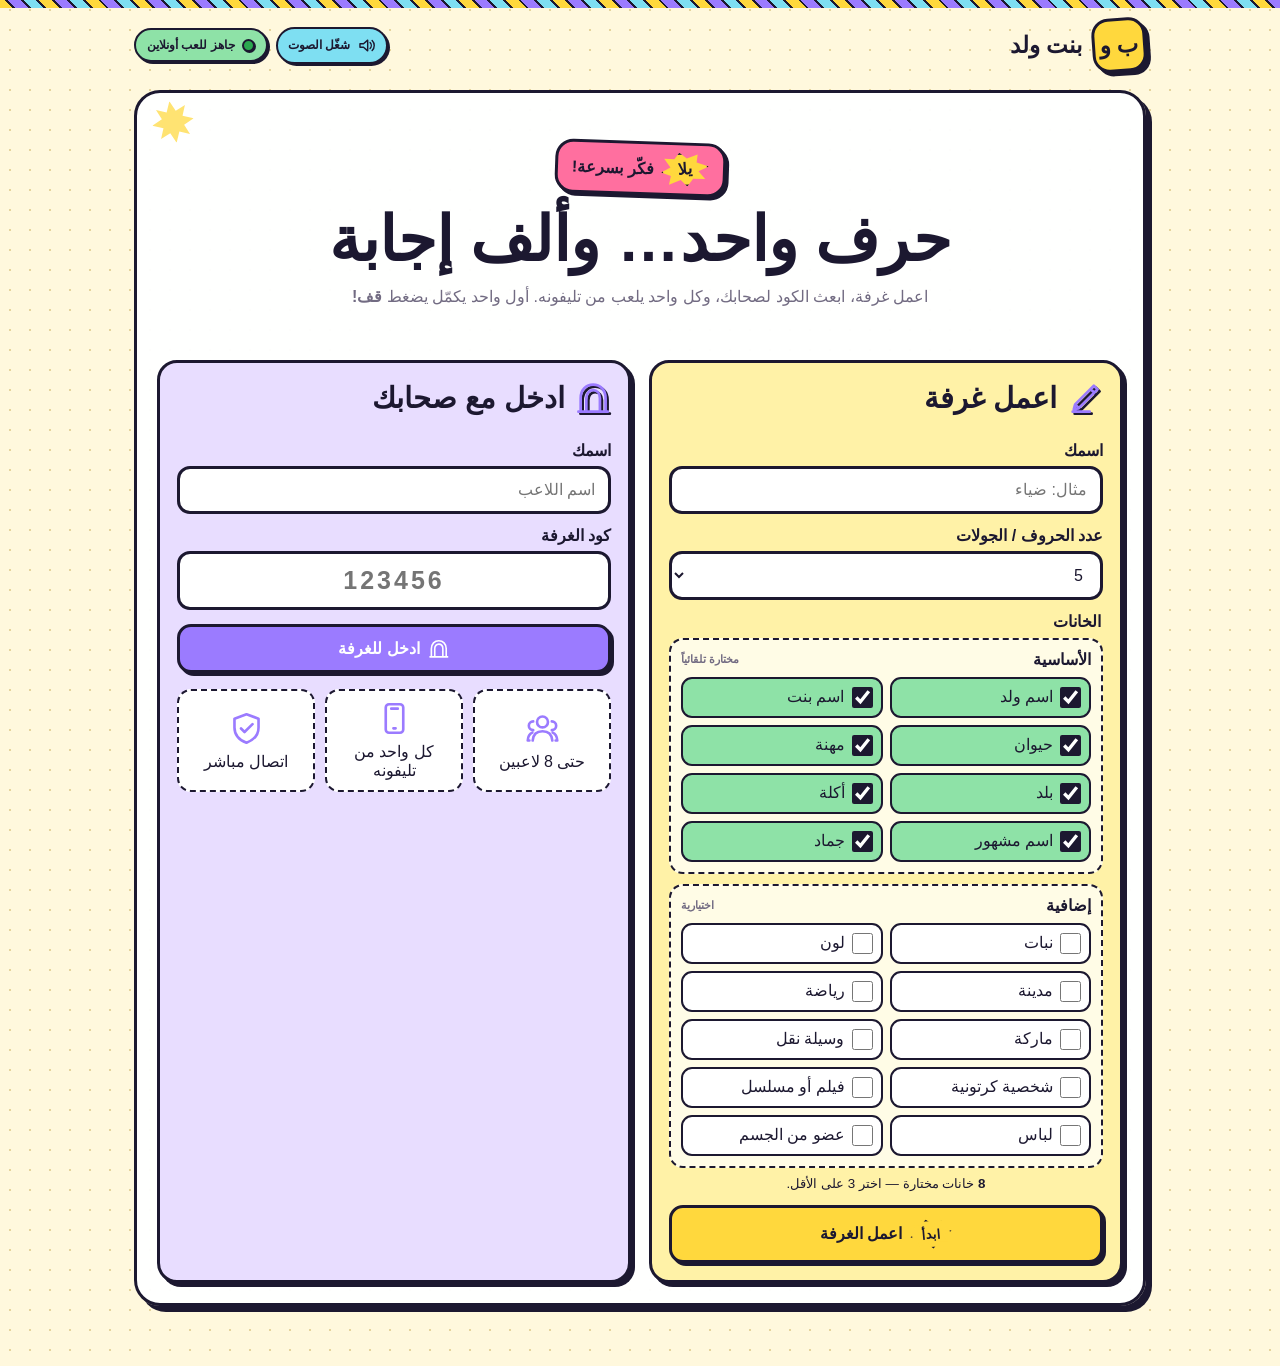
==== commit d864dcc5: "Add Arabic-inspired game audio" ====
--- a/bent-walad.html
+++ b/bent-walad.html
@@ -11,8 +11,8 @@
 :root{--ink:#1c1830;--paper:#fff8dd;--yellow:#ffd83d;--pink:#ff6f9f;--purple:#9b7bff;--blue:#7edff2;--green:#8ee2a7;--red:#ff625f;--white:#fff;--muted:#726b82;--shadow:6px 6px 0 var(--ink)}
 *{box-sizing:border-box}html,body{margin:0;min-height:100%;font-family:Tahoma,"Arial",sans-serif;color:var(--ink)}body{background:var(--paper);background-image:radial-gradient(#e5d39b 1.2px,transparent 1.2px);background-size:20px 20px}.app{width:min(1040px,100%);margin:auto;padding:18px 14px 60px}.top{display:flex;align-items:center;justify-content:space-between;gap:10px;margin-bottom:18px}.brand{display:flex;align-items:center;gap:10px;font-size:23px;font-weight:900}.logo{display:grid;place-items:center;width:54px;height:54px;border:3px solid var(--ink);border-radius:17px;background:var(--yellow);box-shadow:4px 4px 0 var(--ink);transform:rotate(-4deg)}.online{border:2px solid var(--ink);border-radius:999px;background:var(--green);padding:8px 11px;font-size:12px;font-weight:900;box-shadow:2px 2px 0 var(--ink)}.online.connecting{background:#ffe59a}.online.error{background:#ffc3c3}.panel{position:relative;background:rgba(255,255,255,.96);border:3px solid var(--ink);border-radius:26px;padding:20px;box-shadow:var(--shadow);overflow:hidden}.panel:before{content:"";position:absolute;left:15px;top:8px;font-size:42px;color:var(--yellow);transform:rotate(-18deg);opacity:.75;pointer-events:none}h1,h2,h3,p{margin-top:0}h1{font-size:clamp(34px,7vw,62px);line-height:1;margin-bottom:12px}h2{font-size:29px}p{line-height:1.7}.muted{color:var(--muted)}.hero{text-align:center;padding:28px 8px 16px}.bubble{display:inline-block;background:var(--pink);border:3px solid var(--ink);border-radius:18px;padding:7px 14px;font-weight:900;box-shadow:3px 3px 0 var(--ink);transform:rotate(2deg);margin-bottom:14px}.cards{display:grid;grid-template-columns:1fr 1fr;gap:18px;margin-top:18px}.card{background:var(--white);border:3px solid var(--ink);border-radius:20px;padding:17px;box-shadow:4px 4px 0 var(--ink)}.create{background:#fff2a7}.join{background:#e8ddff}.field{margin-top:12px}.field label{display:block;font-weight:900;margin-bottom:6px}.field small{display:block;color:#73778d;margin-top:5px}input,select,textarea{width:100%;border:3px solid var(--ink);border-radius:13px;background:#fff;padding:12px 13px;font:inherit;color:var(--ink);outline:none}input:focus,select:focus,textarea:focus{box-shadow:0 0 0 4px rgba(126,223,242,.35)}.categoryPicker{border:0;margin:12px 0 0;padding:0;min-width:0}.categoryPicker legend{font-weight:900;margin-bottom:7px}.categoryBlock{border:2px dashed var(--ink);border-radius:14px;background:rgba(255,255,255,.72);padding:10px}.categoryBlock+.categoryBlock{margin-top:10px}.categoryTitle{display:flex;align-items:center;justify-content:space-between;gap:8px;margin-bottom:8px;font-weight:900}.categoryTitle span{color:var(--muted);font-size:11px}.categoryOptions{display:grid;grid-template-columns:repeat(2,minmax(0,1fr));gap:7px}.categoryChoice{display:flex!important;align-items:center;gap:7px;min-width:0;margin:0!important;border:2px solid var(--ink);border-radius:11px;background:#fff;padding:8px;cursor:pointer;transition:.12s transform,.12s background}.categoryChoice:hover{transform:translateY(-1px)}.categoryChoice:has(input:checked){background:var(--green)}.categoryChoice input{appearance:auto;width:21px;height:21px;min-width:21px;margin:0;padding:0;border:0;box-shadow:none;accent-color:var(--ink)}.categoryChoice input:focus,.categoryChoice input:focus-visible{box-shadow:0 0 0 3px rgba(126,223,242,.55);outline:none}.categoryChoice span{min-width:0;line-height:1.25}.categoryHint{display:block;margin-top:8px!important;text-align:center}.categoryHint b{color:var(--ink)}button{font:inherit;font-weight:900;color:var(--ink);border:3px solid var(--ink);border-radius:14px;padding:11px 15px;cursor:pointer;box-shadow:3px 3px 0 var(--ink);transition:.12s transform,.12s box-shadow}button:hover{transform:translate(-1px,-1px);box-shadow:4px 4px 0 var(--ink)}button:active{transform:translate(2px,2px);box-shadow:1px 1px 0 var(--ink)}button:disabled{opacity:.55;cursor:not-allowed;transform:none;box-shadow:2px 2px 0 var(--ink)}.primary{background:var(--yellow)}.purple{background:var(--purple);color:#fff}.blue{background:var(--blue)}.green{background:var(--green)}.red{background:var(--red);color:#fff}.ghost{background:#fff}.wide{width:100%;margin-top:14px}.screen{display:none}.screen.active{display:block}.roomHead{display:flex;justify-content:space-between;gap:12px;align-items:flex-start;flex-wrap:wrap}.codeBox{display:inline-flex;align-items:center;gap:8px;background:var(--yellow);border:3px solid var(--ink);border-radius:16px;padding:8px 12px;box-shadow:3px 3px 0 var(--ink);font-size:28px;font-weight:900;direction:ltr}.players{display:flex;flex-wrap:wrap;gap:10px;margin:18px 0}.playerChip{border:3px solid var(--ink);border-radius:999px;padding:9px 12px;background:#fff;box-shadow:2px 2px 0 var(--ink);font-weight:900}.playerChip.me{background:var(--blue)}.playerChip.host:after{content:"المضيف"}.playerChip.offline{opacity:.45}.rules{display:grid;grid-template-columns:repeat(3,1fr);gap:10px;margin-top:16px}.rule{border:2px dashed var(--ink);border-radius:14px;padding:10px;text-align:center;background:#fff}.gameTop{display:grid;grid-template-columns:1fr auto 1fr;align-items:center;gap:10px}.roundInfo{text-align:right}.letterWrap{text-align:center}.letter{display:grid;place-items:center;width:112px;height:112px;margin:auto;background:var(--pink);border:4px solid var(--ink);border-radius:28px;box-shadow:6px 6px 0 var(--ink);font-size:74px;font-weight:900;transform:rotate(-3deg)}.scoreMini{text-align:left}.scoreLine{display:flex;gap:7px;justify-content:flex-start;flex-wrap:wrap}.scorePill{border:2px solid var(--ink);border-radius:999px;background:#fff;padding:5px 8px;font-size:12px;font-weight:900}.answers{display:grid;grid-template-columns:repeat(2,1fr);gap:12px;margin-top:22px}.answerCard{background:#fff;border:3px solid var(--ink);border-radius:17px;padding:10px;box-shadow:3px 3px 0 var(--ink)}.answerCard label{font-weight:900;font-size:15px}.answerCard input{margin-top:7px}.stopWrap{position:sticky;bottom:12px;display:flex;justify-content:center;margin-top:22px;z-index:5}.stop{font-size:28px;padding:15px 35px;background:var(--red);color:#fff;border-radius:22px;box-shadow:6px 6px 0 var(--ink);animation:pulse 1.5s infinite}.stop:disabled{animation:none}@keyframes pulse{50%{transform:scale(1.035)}}.statusNote{text-align:center;border:3px solid var(--ink);border-radius:16px;background:var(--blue);padding:12px;font-weight:900;margin-top:14px}.statusNote.pending{background:#ffe59a}.reviewGrid{display:grid;gap:14px;margin-top:16px}.categoryReview{border:3px solid var(--ink);border-radius:18px;background:#fff;padding:13px;box-shadow:3px 3px 0 var(--ink)}.categoryReview h3{display:inline-block;background:var(--yellow);border:2px solid var(--ink);border-radius:12px;padding:5px 10px}.answerRow{display:grid;grid-template-columns:140px 1fr auto;gap:9px;align-items:center;padding:9px 0;border-bottom:2px dashed #dad5c4}.answerRow:last-child{border-bottom:0}.answerText{font-weight:900;overflow-wrap:anywhere}.badge{display:inline-block;border:2px solid var(--ink);border-radius:999px;padding:4px 8px;font-size:11px;font-weight:900}.bad{background:#ffc3c3}.goodB{background:#bff0c9}.same{background:#ffe59a}.toggle{display:flex;gap:5px}.toggle button{padding:6px 8px;font-size:11px;box-shadow:1px 1px 0 var(--ink);border-width:2px}.toggle .on{background:var(--green)}.toggle .off{background:var(--red);color:#fff}.leader{display:grid;gap:10px;margin-top:18px}.leaderRow{display:grid;grid-template-columns:55px 1fr auto;align-items:center;gap:12px;border:3px solid var(--ink);border-radius:17px;background:#fff;padding:12px;box-shadow:3px 3px 0 var(--ink)}.leaderRow:first-child{background:var(--yellow);transform:rotate(-.5deg)}.rank{font-size:26px;font-weight:900}.points{font-size:24px;font-weight:900}.actions{display:flex;gap:10px;flex-wrap:wrap;margin-top:16px}.toast{position:fixed;left:50%;bottom:22px;transform:translateX(-50%) translateY(30px);opacity:0;background:var(--ink);color:#fff;padding:10px 16px;border-radius:999px;font-weight:900;z-index:20;transition:.2s}.toast.show{opacity:1;transform:translateX(-50%) translateY(0)}.error{background:#ffd2d2;border:3px solid var(--ink);border-radius:14px;padding:10px;margin-top:10px;font-weight:900}.hidden{display:none!important}.confetti{font-size:42px;text-align:center;letter-spacing:12px;margin-bottom:10px}.tiny{font-size:12px;color:#73778d}.wait{text-align:center;padding:35px 10px}.spinner{width:48px;height:48px;border:6px solid #eee0b7;border-top-color:var(--purple);border-radius:50%;animation:spin .8s linear infinite;margin:0 auto 14px}@keyframes spin{to{transform:rotate(360deg)}}
 /* Original Arabic-comic artwork: geometric motifs replace platform-dependent emoji. */
-body:before{content:"";position:fixed;inset:0 0 auto;height:8px;background:repeating-linear-gradient(45deg,var(--yellow) 0 9px,var(--ink) 9px 11px,var(--purple) 11px 20px,var(--ink) 20px 22px,var(--blue) 22px 31px,var(--ink) 31px 33px);z-index:30;pointer-events:none}.svgSprite{position:absolute;width:0;height:0;overflow:hidden}.uiIcon{display:inline-block;width:1.35em;height:1.35em;flex:0 0 auto;color:currentColor;vertical-align:-.28em}.headingIcon{width:1.25em;height:1.25em;color:var(--purple);filter:drop-shadow(2px 2px 0 var(--ink))}.sectionHeading{display:flex;align-items:center;gap:10px}.sectionHeading.centered{justify-content:center}.panel:before{content:"";width:42px;height:42px;background:var(--yellow);clip-path:polygon(50% 0,61% 25%,85% 15%,75% 39%,100% 50%,75% 61%,85% 85%,61% 75%,50% 100%,39% 75%,15% 85%,25% 61%,0 50%,25% 39%,15% 15%,39% 25%);transform:rotate(-10deg);opacity:.72}.online{display:inline-flex;align-items:center;gap:7px}.online:before{content:"";width:9px;height:9px;border:2px solid var(--ink);border-radius:50%;background:#2ba94f;box-shadow:1px 1px 0 var(--ink)}.online.connecting:before{background:#e29b19}.online.error:before{background:var(--red)}.bubble{display:inline-flex;align-items:center;gap:7px}.comicWord{display:inline-grid;place-items:center;min-width:48px;min-height:34px;padding:4px 10px;background:var(--yellow);color:var(--ink);border:2px solid var(--ink);clip-path:polygon(8% 15%,29% 18%,40% 0,55% 18%,78% 8%,75% 31%,100% 45%,78% 57%,91% 81%,66% 78%,53% 100%,40% 80%,15% 92%,20% 67%,0 55%,20% 42%);font-weight:900;line-height:1;transform:rotate(-5deg)}.buttonWord{min-width:42px;min-height:30px;padding:4px 8px;font-size:13px}.iconButton{display:inline-flex;align-items:center;justify-content:center;gap:8px}.wide.iconButton{display:flex}.rule{display:grid;justify-items:center;align-content:center;gap:6px;min-height:92px}.rule .uiIcon{width:35px;height:35px;color:var(--purple)}.codeBox .uiIcon{width:30px;height:30px;color:var(--ink)}.playerChip.host:after{content:"المضيف";display:inline-block;margin-inline-start:7px;padding:2px 7px;border:2px solid var(--ink);border-radius:999px;background:var(--yellow);font-size:10px}.stop{position:relative;isolation:isolate;transform:rotate(-1deg)}.stop:before,.stop:after{content:"";position:absolute;width:15px;height:4px;background:var(--ink);border-radius:2px;top:50%;z-index:-1}.stop:before{right:-23px;box-shadow:7px -13px 0 -1px var(--ink),7px 13px 0 -1px var(--ink);transform:rotate(8deg)}.stop:after{left:-23px;box-shadow:-7px -13px 0 -1px var(--ink),-7px 13px 0 -1px var(--ink);transform:rotate(-8deg)}.resultMotif{display:flex;align-items:center;justify-content:center;gap:12px;margin-bottom:12px}.resultMotif .uiIcon{width:42px;height:42px;color:var(--yellow);filter:drop-shadow(2px 2px 0 var(--ink))}.resultWord{display:inline-block;padding:7px 18px;border:3px solid var(--ink);border-radius:50%;background:var(--pink);box-shadow:3px 3px 0 var(--ink);font-size:24px;font-weight:900;transform:rotate(2deg)}.lostArch{display:inline-grid;place-items:center;width:82px;height:92px;margin-bottom:12px;border:4px solid var(--ink);border-bottom-width:7px;border-radius:42px 42px 8px 8px;background:var(--purple);box-shadow:5px 5px 0 var(--ink);color:#fff}.lostArch .uiIcon{width:42px;height:42px}.statusNote:before{content:"";display:inline-block;width:9px;height:9px;margin-inline-end:8px;background:var(--yellow);border:2px solid var(--ink);transform:rotate(45deg)}
-@media(max-width:720px){.cards,.answers{grid-template-columns:1fr}.rules{grid-template-columns:1fr}.panel{padding:15px;border-radius:20px}.gameTop{grid-template-columns:1fr auto}.scoreMini{grid-column:1/-1;text-align:center}.scoreLine{justify-content:center}.letter{width:92px;height:92px;font-size:61px}.answerRow{grid-template-columns:95px 1fr}.answerRow>div:last-child{grid-column:1/-1}.top{align-items:flex-start}.online{font-size:10px}.resultMotif .uiIcon{width:34px;height:34px}.resultWord{font-size:21px}.stop:before,.stop:after{display:none}}
+body:before{content:"";position:fixed;inset:0 0 auto;height:8px;background:repeating-linear-gradient(45deg,var(--yellow) 0 9px,var(--ink) 9px 11px,var(--purple) 11px 20px,var(--ink) 20px 22px,var(--blue) 22px 31px,var(--ink) 31px 33px);z-index:30;pointer-events:none}.svgSprite{position:absolute;width:0;height:0;overflow:hidden}.uiIcon{display:inline-block;width:1.35em;height:1.35em;flex:0 0 auto;color:currentColor;vertical-align:-.28em}.headingIcon{width:1.25em;height:1.25em;color:var(--purple);filter:drop-shadow(2px 2px 0 var(--ink))}.sectionHeading{display:flex;align-items:center;gap:10px}.sectionHeading.centered{justify-content:center}.panel:before{content:"";width:42px;height:42px;background:var(--yellow);clip-path:polygon(50% 0,61% 25%,85% 15%,75% 39%,100% 50%,75% 61%,85% 85%,61% 75%,50% 100%,39% 75%,15% 85%,25% 61%,0 50%,25% 39%,15% 15%,39% 25%);transform:rotate(-10deg);opacity:.72}.online{display:inline-flex;align-items:center;gap:7px}.online:before{content:"";width:9px;height:9px;border:2px solid var(--ink);border-radius:50%;background:#2ba94f;box-shadow:1px 1px 0 var(--ink)}.online.connecting:before{background:#e29b19}.online.error:before{background:var(--red)}.bubble{display:inline-flex;align-items:center;gap:7px}.comicWord{display:inline-grid;place-items:center;min-width:48px;min-height:34px;padding:4px 10px;background:var(--yellow);color:var(--ink);border:2px solid var(--ink);clip-path:polygon(8% 15%,29% 18%,40% 0,55% 18%,78% 8%,75% 31%,100% 45%,78% 57%,91% 81%,66% 78%,53% 100%,40% 80%,15% 92%,20% 67%,0 55%,20% 42%);font-weight:900;line-height:1;transform:rotate(-5deg)}.buttonWord{min-width:42px;min-height:30px;padding:4px 8px;font-size:13px}.iconButton{display:inline-flex;align-items:center;justify-content:center;gap:8px}.wide.iconButton{display:flex}.rule{display:grid;justify-items:center;align-content:center;gap:6px;min-height:92px}.rule .uiIcon{width:35px;height:35px;color:var(--purple)}.codeBox .uiIcon{width:30px;height:30px;color:var(--ink)}.playerChip.host:after{content:"المضيف";display:inline-block;margin-inline-start:7px;padding:2px 7px;border:2px solid var(--ink);border-radius:999px;background:var(--yellow);font-size:10px}.stop{position:relative;isolation:isolate;transform:rotate(-1deg)}.stop:before,.stop:after{content:"";position:absolute;width:15px;height:4px;background:var(--ink);border-radius:2px;top:50%;z-index:-1}.stop:before{right:-23px;box-shadow:7px -13px 0 -1px var(--ink),7px 13px 0 -1px var(--ink);transform:rotate(8deg)}.stop:after{left:-23px;box-shadow:-7px -13px 0 -1px var(--ink),-7px 13px 0 -1px var(--ink);transform:rotate(-8deg)}.resultMotif{display:flex;align-items:center;justify-content:center;gap:12px;margin-bottom:12px}.resultMotif .uiIcon{width:42px;height:42px;color:var(--yellow);filter:drop-shadow(2px 2px 0 var(--ink))}.resultWord{display:inline-block;padding:7px 18px;border:3px solid var(--ink);border-radius:50%;background:var(--pink);box-shadow:3px 3px 0 var(--ink);font-size:24px;font-weight:900;transform:rotate(2deg)}.lostArch{display:inline-grid;place-items:center;width:82px;height:92px;margin-bottom:12px;border:4px solid var(--ink);border-bottom-width:7px;border-radius:42px 42px 8px 8px;background:var(--purple);box-shadow:5px 5px 0 var(--ink);color:#fff}.lostArch .uiIcon{width:42px;height:42px}.statusNote:before{content:"";display:inline-block;width:9px;height:9px;margin-inline-end:8px;background:var(--yellow);border:2px solid var(--ink);transform:rotate(45deg)}.topTools{display:flex;align-items:center;justify-content:flex-end;gap:8px;flex-wrap:wrap}.soundToggle{display:inline-flex;align-items:center;justify-content:center;gap:7px;min-height:36px;padding:7px 10px;border-width:2px;border-radius:999px;background:var(--blue);box-shadow:2px 2px 0 var(--ink);font-size:12px}.soundToggle:hover{box-shadow:3px 3px 0 var(--ink)}.soundToggle .uiIcon{width:19px;height:19px}.soundToggle[data-state="waiting"]{background:#ffe59a}.soundToggle[data-state="off"]{background:#fff}.soundToggle[data-state="unsupported"]{background:#eee;color:var(--muted)}
+@media(max-width:720px){.cards,.answers{grid-template-columns:1fr}.rules{grid-template-columns:1fr}.panel{padding:15px;border-radius:20px}.gameTop{grid-template-columns:1fr auto}.scoreMini{grid-column:1/-1;text-align:center}.scoreLine{justify-content:center}.letter{width:92px;height:92px;font-size:61px}.answerRow{grid-template-columns:95px 1fr}.answerRow>div:last-child{grid-column:1/-1}.top{align-items:flex-start}.topTools{max-width:55%;gap:6px}.online,.soundToggle{font-size:10px}.soundToggle{min-height:32px;padding:6px 8px}.resultMotif .uiIcon{width:34px;height:34px}.resultWord{font-size:21px}.stop:before,.stop:after{display:none}}
 </style>
 </head>
 <body>
@@ -55,9 +55,24 @@
   <symbol id="icon-disconnect" viewBox="0 0 32 32">
     <path fill="none" stroke="currentColor" stroke-linecap="round" stroke-linejoin="round" stroke-width="2.4" d="M5 12a15 15 0 0122 0M9 17a10 10 0 0114 0M13 22a4.5 4.5 0 016 0M5 5l22 22" />
   </symbol>
+  <symbol id="icon-sound" viewBox="0 0 32 32">
+    <path fill="none" stroke="currentColor" stroke-linecap="round" stroke-linejoin="round" stroke-width="2.4" d="M5 13h6l7-6v18l-7-6H5v-6zM22 11c2.7 2.7 2.7 7.3 0 10M25.5 7.5c4.7 4.7 4.7 12.3 0 17" />
+  </symbol>
+  <symbol id="icon-muted" viewBox="0 0 32 32">
+    <path fill="none" stroke="currentColor" stroke-linecap="round" stroke-linejoin="round" stroke-width="2.4" d="M5 13h6l7-6v18l-7-6H5v-6zM22 13l6 6m0-6l-6 6" />
+  </symbol>
 </svg>
 <div class="app">
-<header class="top"><div class="brand"><div class="logo">ب و</div><div>بنت ولد</div></div><div class="online" id="netStatus" aria-live="polite">جاهز للعب أونلاين</div></header>
+<header class="top">
+  <div class="brand"><div class="logo">ب و</div><div>بنت ولد</div></div>
+  <div class="topTools">
+    <button class="soundToggle" id="soundToggle" type="button" aria-pressed="false">
+      <svg class="uiIcon" aria-hidden="true"><use id="soundIcon" href="#icon-sound"></use></svg>
+      <span id="soundLabel">شغّل الصوت</span>
+    </button>
+    <div class="online" id="netStatus" aria-live="polite">جاهز للعب أونلاين</div>
+  </div>
+</header>
 
 <section id="home" class="screen active"><div class="panel">
 <div class="hero"><div class="bubble"><span class="comicWord">يلا</span> فكّر بسرعة!</div><h1>حرف واحد… وألف إجابة</h1><p class="muted">اعمل غرفة، ابعث الكود لصحابك، وكل واحد يلعب من تليفونه. أول واحد يكمّل يضغط <b>قف!</b></p></div>
@@ -138,6 +153,7 @@
   joinRoom,
   selfId
 } from "https://esm.run/@trystero-p2p/mqtt@0.25.3";
+import { createGameAudio } from "./bent-walad-audio.mjs";
 import {
   LETTERS,
   calculateRoundPoints,
@@ -161,6 +177,43 @@
 ]);
 const qs = selector => document.querySelector(selector);
 const qsa = selector => [...document.querySelectorAll(selector)];
+
+function renderSoundControl(audioState) {
+  const button = qs("#soundToggle");
+  const label = qs("#soundLabel");
+  const icon = qs("#soundIcon");
+  const state = !audioState.supported
+    ? "unsupported"
+    : audioState.running
+      ? "on"
+      : audioState.enabled
+        ? "waiting"
+        : "off";
+
+  button.dataset.state = state;
+  button.disabled = !audioState.supported;
+  button.setAttribute("aria-pressed", String(audioState.running));
+  icon.setAttribute(
+    "href",
+    state === "on" || state === "waiting" ? "#icon-sound" : "#icon-muted"
+  );
+  label.textContent =
+    state === "unsupported"
+      ? "الصوت غير مدعوم"
+      : state === "on"
+        ? "الصوت شغّال"
+        : state === "waiting"
+          ? "شغّل الصوت"
+          : "الصوت صامت";
+  button.setAttribute(
+    "aria-label",
+    state === "on" ? "إيقاف الموسيقى والمؤثرات" : "تشغيل الموسيقى والمؤثرات"
+  );
+}
+
+const gameAudio = createGameAudio({ onStateChange: renderSoundControl });
+renderSoundControl(gameAudio.getState());
+gameAudio.tryAutoplay();
 
 function selectedCategoryValues() {
   return qsa('input[name="category"]:checked').map(input => input.value);
@@ -981,6 +1034,50 @@
   setNetStatus("جاهز للعب أونلاين");
 }
 
+qs("#soundToggle").addEventListener("click", async () => {
+  const audioState = gameAudio.getState();
+  if (!audioState.supported) return;
+  if (audioState.running) {
+    await gameAudio.setEnabled(false);
+    return;
+  }
+  await gameAudio.setEnabled(true);
+});
+
+function unlockAudioFromInteraction(event) {
+  if (event.target.closest?.("#soundToggle")) return;
+  if (!gameAudio.getState().running) gameAudio.unlock();
+}
+
+document.addEventListener("pointerdown", unlockAudioFromInteraction, {
+  capture: true
+});
+document.addEventListener("keydown", unlockAudioFromInteraction, {
+  capture: true
+});
+
+document.addEventListener("click", event => {
+  const button = event.target.closest?.("button");
+  if (!button || button.id === "soundToggle") return;
+  gameAudio.play(button.id === "stopBtn" ? "stop" : "click");
+});
+
+document.addEventListener("input", event => {
+  if (
+    event.target.matches?.(
+      'input:not([type="checkbox"]):not([type="radio"]), textarea'
+    )
+  ) {
+    gameAudio.play("type");
+  }
+});
+
+document.addEventListener("change", event => {
+  if (event.target.matches?.('select, input[type="checkbox"], input[type="radio"]')) {
+    gameAudio.play("select");
+  }
+});
+
 qsa('input[name="category"]').forEach(input => {
   input.addEventListener("change", updateCategoryCount);
 });
@@ -1129,6 +1226,10 @@
   try {
     room?.leave();
   } catch {}
+  gameAudio.setPageVisible(false);
+});
+document.addEventListener("visibilitychange", () => {
+  gameAudio.setPageVisible(!document.hidden);
 });
 
 const invite = new URLSearchParams(location.search).get("room");
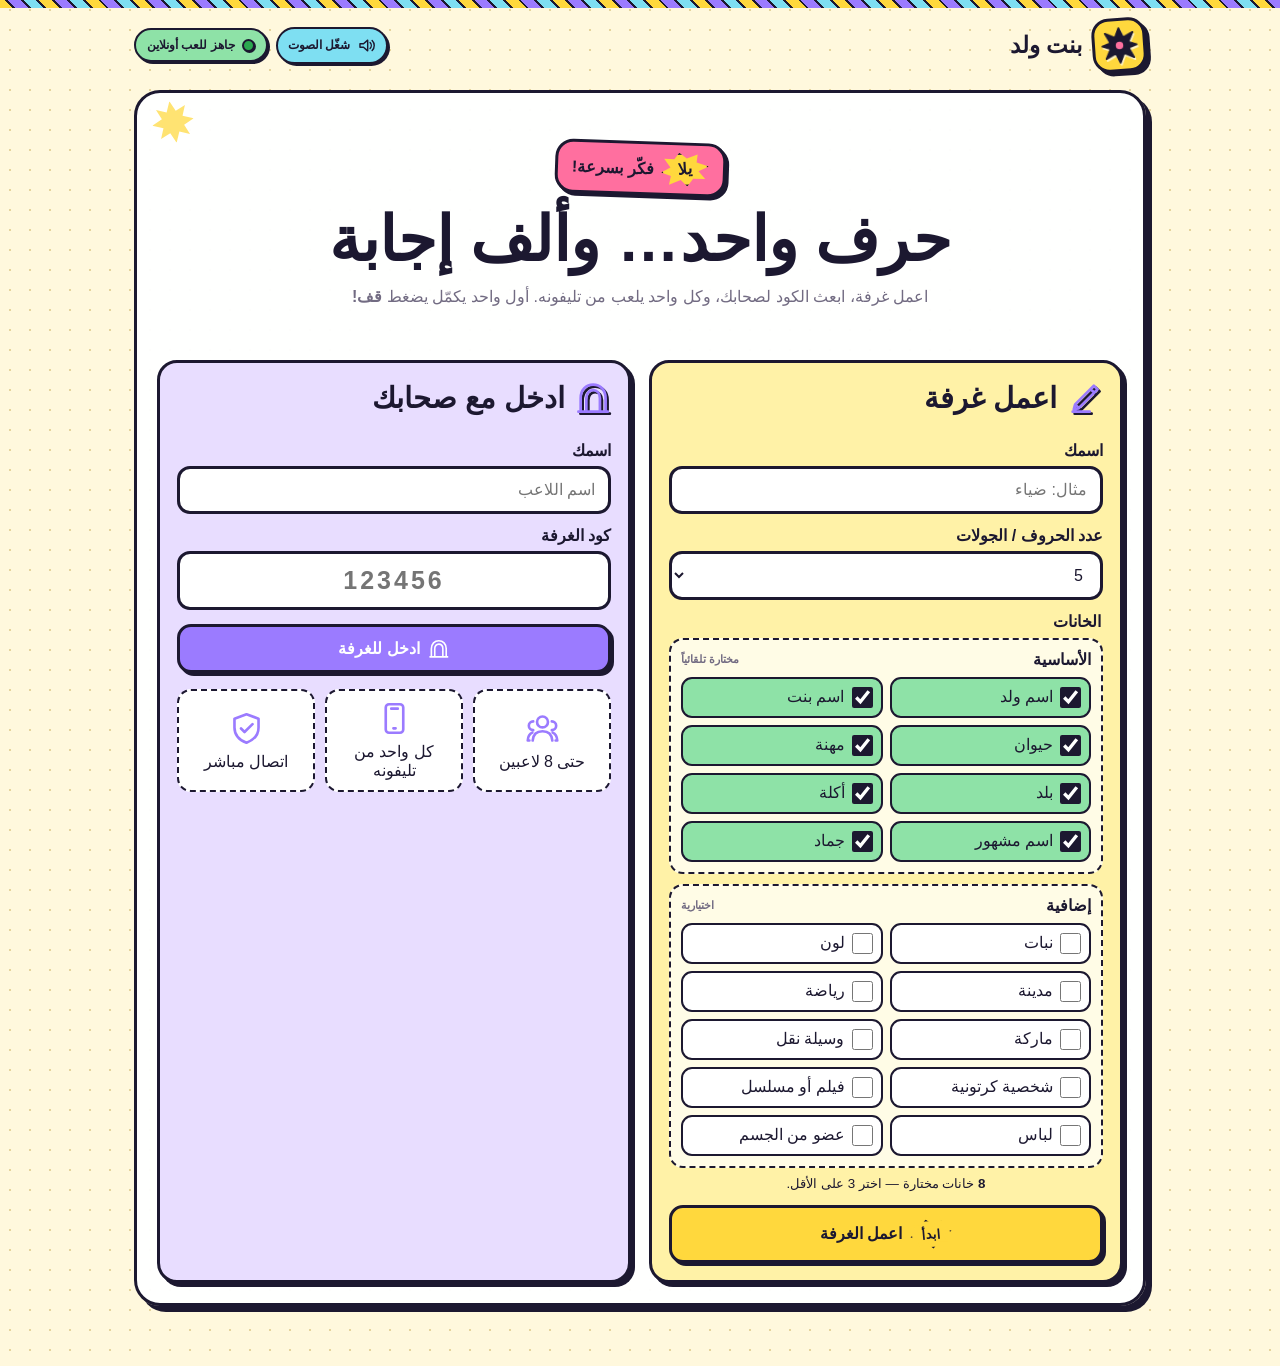
==== commit c7c0bf58: "Simplify Bent Walad opening and logo" ====
--- a/bent-walad.html
+++ b/bent-walad.html
@@ -12,7 +12,8 @@
 *{box-sizing:border-box}html,body{margin:0;min-height:100%;font-family:Tahoma,"Arial",sans-serif;color:var(--ink)}body{background:var(--paper);background-image:radial-gradient(#e5d39b 1.2px,transparent 1.2px);background-size:20px 20px}.app{width:min(1040px,100%);margin:auto;padding:18px 14px 60px}.top{display:flex;align-items:center;justify-content:space-between;gap:10px;margin-bottom:18px}.brand{display:flex;align-items:center;gap:10px;font-size:23px;font-weight:900}.logo{display:grid;place-items:center;width:54px;height:54px;border:3px solid var(--ink);border-radius:17px;background:var(--yellow);box-shadow:4px 4px 0 var(--ink);transform:rotate(-4deg)}.online{border:2px solid var(--ink);border-radius:999px;background:var(--green);padding:8px 11px;font-size:12px;font-weight:900;box-shadow:2px 2px 0 var(--ink)}.online.connecting{background:#ffe59a}.online.error{background:#ffc3c3}.panel{position:relative;background:rgba(255,255,255,.96);border:3px solid var(--ink);border-radius:26px;padding:20px;box-shadow:var(--shadow);overflow:hidden}.panel:before{content:"";position:absolute;left:15px;top:8px;font-size:42px;color:var(--yellow);transform:rotate(-18deg);opacity:.75;pointer-events:none}h1,h2,h3,p{margin-top:0}h1{font-size:clamp(34px,7vw,62px);line-height:1;margin-bottom:12px}h2{font-size:29px}p{line-height:1.7}.muted{color:var(--muted)}.hero{text-align:center;padding:28px 8px 16px}.bubble{display:inline-block;background:var(--pink);border:3px solid var(--ink);border-radius:18px;padding:7px 14px;font-weight:900;box-shadow:3px 3px 0 var(--ink);transform:rotate(2deg);margin-bottom:14px}.cards{display:grid;grid-template-columns:1fr 1fr;gap:18px;margin-top:18px}.card{background:var(--white);border:3px solid var(--ink);border-radius:20px;padding:17px;box-shadow:4px 4px 0 var(--ink)}.create{background:#fff2a7}.join{background:#e8ddff}.field{margin-top:12px}.field label{display:block;font-weight:900;margin-bottom:6px}.field small{display:block;color:#73778d;margin-top:5px}input,select,textarea{width:100%;border:3px solid var(--ink);border-radius:13px;background:#fff;padding:12px 13px;font:inherit;color:var(--ink);outline:none}input:focus,select:focus,textarea:focus{box-shadow:0 0 0 4px rgba(126,223,242,.35)}.categoryPicker{border:0;margin:12px 0 0;padding:0;min-width:0}.categoryPicker legend{font-weight:900;margin-bottom:7px}.categoryBlock{border:2px dashed var(--ink);border-radius:14px;background:rgba(255,255,255,.72);padding:10px}.categoryBlock+.categoryBlock{margin-top:10px}.categoryTitle{display:flex;align-items:center;justify-content:space-between;gap:8px;margin-bottom:8px;font-weight:900}.categoryTitle span{color:var(--muted);font-size:11px}.categoryOptions{display:grid;grid-template-columns:repeat(2,minmax(0,1fr));gap:7px}.categoryChoice{display:flex!important;align-items:center;gap:7px;min-width:0;margin:0!important;border:2px solid var(--ink);border-radius:11px;background:#fff;padding:8px;cursor:pointer;transition:.12s transform,.12s background}.categoryChoice:hover{transform:translateY(-1px)}.categoryChoice:has(input:checked){background:var(--green)}.categoryChoice input{appearance:auto;width:21px;height:21px;min-width:21px;margin:0;padding:0;border:0;box-shadow:none;accent-color:var(--ink)}.categoryChoice input:focus,.categoryChoice input:focus-visible{box-shadow:0 0 0 3px rgba(126,223,242,.55);outline:none}.categoryChoice span{min-width:0;line-height:1.25}.categoryHint{display:block;margin-top:8px!important;text-align:center}.categoryHint b{color:var(--ink)}button{font:inherit;font-weight:900;color:var(--ink);border:3px solid var(--ink);border-radius:14px;padding:11px 15px;cursor:pointer;box-shadow:3px 3px 0 var(--ink);transition:.12s transform,.12s box-shadow}button:hover{transform:translate(-1px,-1px);box-shadow:4px 4px 0 var(--ink)}button:active{transform:translate(2px,2px);box-shadow:1px 1px 0 var(--ink)}button:disabled{opacity:.55;cursor:not-allowed;transform:none;box-shadow:2px 2px 0 var(--ink)}.primary{background:var(--yellow)}.purple{background:var(--purple);color:#fff}.blue{background:var(--blue)}.green{background:var(--green)}.red{background:var(--red);color:#fff}.ghost{background:#fff}.wide{width:100%;margin-top:14px}.screen{display:none}.screen.active{display:block}.roomHead{display:flex;justify-content:space-between;gap:12px;align-items:flex-start;flex-wrap:wrap}.codeBox{display:inline-flex;align-items:center;gap:8px;background:var(--yellow);border:3px solid var(--ink);border-radius:16px;padding:8px 12px;box-shadow:3px 3px 0 var(--ink);font-size:28px;font-weight:900;direction:ltr}.players{display:flex;flex-wrap:wrap;gap:10px;margin:18px 0}.playerChip{border:3px solid var(--ink);border-radius:999px;padding:9px 12px;background:#fff;box-shadow:2px 2px 0 var(--ink);font-weight:900}.playerChip.me{background:var(--blue)}.playerChip.host:after{content:"المضيف"}.playerChip.offline{opacity:.45}.rules{display:grid;grid-template-columns:repeat(3,1fr);gap:10px;margin-top:16px}.rule{border:2px dashed var(--ink);border-radius:14px;padding:10px;text-align:center;background:#fff}.gameTop{display:grid;grid-template-columns:1fr auto 1fr;align-items:center;gap:10px}.roundInfo{text-align:right}.letterWrap{text-align:center}.letter{display:grid;place-items:center;width:112px;height:112px;margin:auto;background:var(--pink);border:4px solid var(--ink);border-radius:28px;box-shadow:6px 6px 0 var(--ink);font-size:74px;font-weight:900;transform:rotate(-3deg)}.scoreMini{text-align:left}.scoreLine{display:flex;gap:7px;justify-content:flex-start;flex-wrap:wrap}.scorePill{border:2px solid var(--ink);border-radius:999px;background:#fff;padding:5px 8px;font-size:12px;font-weight:900}.answers{display:grid;grid-template-columns:repeat(2,1fr);gap:12px;margin-top:22px}.answerCard{background:#fff;border:3px solid var(--ink);border-radius:17px;padding:10px;box-shadow:3px 3px 0 var(--ink)}.answerCard label{font-weight:900;font-size:15px}.answerCard input{margin-top:7px}.stopWrap{position:sticky;bottom:12px;display:flex;justify-content:center;margin-top:22px;z-index:5}.stop{font-size:28px;padding:15px 35px;background:var(--red);color:#fff;border-radius:22px;box-shadow:6px 6px 0 var(--ink);animation:pulse 1.5s infinite}.stop:disabled{animation:none}@keyframes pulse{50%{transform:scale(1.035)}}.statusNote{text-align:center;border:3px solid var(--ink);border-radius:16px;background:var(--blue);padding:12px;font-weight:900;margin-top:14px}.statusNote.pending{background:#ffe59a}.reviewGrid{display:grid;gap:14px;margin-top:16px}.categoryReview{border:3px solid var(--ink);border-radius:18px;background:#fff;padding:13px;box-shadow:3px 3px 0 var(--ink)}.categoryReview h3{display:inline-block;background:var(--yellow);border:2px solid var(--ink);border-radius:12px;padding:5px 10px}.answerRow{display:grid;grid-template-columns:140px 1fr auto;gap:9px;align-items:center;padding:9px 0;border-bottom:2px dashed #dad5c4}.answerRow:last-child{border-bottom:0}.answerText{font-weight:900;overflow-wrap:anywhere}.badge{display:inline-block;border:2px solid var(--ink);border-radius:999px;padding:4px 8px;font-size:11px;font-weight:900}.bad{background:#ffc3c3}.goodB{background:#bff0c9}.same{background:#ffe59a}.toggle{display:flex;gap:5px}.toggle button{padding:6px 8px;font-size:11px;box-shadow:1px 1px 0 var(--ink);border-width:2px}.toggle .on{background:var(--green)}.toggle .off{background:var(--red);color:#fff}.leader{display:grid;gap:10px;margin-top:18px}.leaderRow{display:grid;grid-template-columns:55px 1fr auto;align-items:center;gap:12px;border:3px solid var(--ink);border-radius:17px;background:#fff;padding:12px;box-shadow:3px 3px 0 var(--ink)}.leaderRow:first-child{background:var(--yellow);transform:rotate(-.5deg)}.rank{font-size:26px;font-weight:900}.points{font-size:24px;font-weight:900}.actions{display:flex;gap:10px;flex-wrap:wrap;margin-top:16px}.toast{position:fixed;left:50%;bottom:22px;transform:translateX(-50%) translateY(30px);opacity:0;background:var(--ink);color:#fff;padding:10px 16px;border-radius:999px;font-weight:900;z-index:20;transition:.2s}.toast.show{opacity:1;transform:translateX(-50%) translateY(0)}.error{background:#ffd2d2;border:3px solid var(--ink);border-radius:14px;padding:10px;margin-top:10px;font-weight:900}.hidden{display:none!important}.confetti{font-size:42px;text-align:center;letter-spacing:12px;margin-bottom:10px}.tiny{font-size:12px;color:#73778d}.wait{text-align:center;padding:35px 10px}.spinner{width:48px;height:48px;border:6px solid #eee0b7;border-top-color:var(--purple);border-radius:50%;animation:spin .8s linear infinite;margin:0 auto 14px}@keyframes spin{to{transform:rotate(360deg)}}
 /* Original Arabic-comic artwork: geometric motifs replace platform-dependent emoji. */
 body:before{content:"";position:fixed;inset:0 0 auto;height:8px;background:repeating-linear-gradient(45deg,var(--yellow) 0 9px,var(--ink) 9px 11px,var(--purple) 11px 20px,var(--ink) 20px 22px,var(--blue) 22px 31px,var(--ink) 31px 33px);z-index:30;pointer-events:none}.svgSprite{position:absolute;width:0;height:0;overflow:hidden}.uiIcon{display:inline-block;width:1.35em;height:1.35em;flex:0 0 auto;color:currentColor;vertical-align:-.28em}.headingIcon{width:1.25em;height:1.25em;color:var(--purple);filter:drop-shadow(2px 2px 0 var(--ink))}.sectionHeading{display:flex;align-items:center;gap:10px}.sectionHeading.centered{justify-content:center}.panel:before{content:"";width:42px;height:42px;background:var(--yellow);clip-path:polygon(50% 0,61% 25%,85% 15%,75% 39%,100% 50%,75% 61%,85% 85%,61% 75%,50% 100%,39% 75%,15% 85%,25% 61%,0 50%,25% 39%,15% 15%,39% 25%);transform:rotate(-10deg);opacity:.72}.online{display:inline-flex;align-items:center;gap:7px}.online:before{content:"";width:9px;height:9px;border:2px solid var(--ink);border-radius:50%;background:#2ba94f;box-shadow:1px 1px 0 var(--ink)}.online.connecting:before{background:#e29b19}.online.error:before{background:var(--red)}.bubble{display:inline-flex;align-items:center;gap:7px}.comicWord{display:inline-grid;place-items:center;min-width:48px;min-height:34px;padding:4px 10px;background:var(--yellow);color:var(--ink);border:2px solid var(--ink);clip-path:polygon(8% 15%,29% 18%,40% 0,55% 18%,78% 8%,75% 31%,100% 45%,78% 57%,91% 81%,66% 78%,53% 100%,40% 80%,15% 92%,20% 67%,0 55%,20% 42%);font-weight:900;line-height:1;transform:rotate(-5deg)}.buttonWord{min-width:42px;min-height:30px;padding:4px 8px;font-size:13px}.iconButton{display:inline-flex;align-items:center;justify-content:center;gap:8px}.wide.iconButton{display:flex}.rule{display:grid;justify-items:center;align-content:center;gap:6px;min-height:92px}.rule .uiIcon{width:35px;height:35px;color:var(--purple)}.codeBox .uiIcon{width:30px;height:30px;color:var(--ink)}.playerChip.host:after{content:"المضيف";display:inline-block;margin-inline-start:7px;padding:2px 7px;border:2px solid var(--ink);border-radius:999px;background:var(--yellow);font-size:10px}.stop{position:relative;isolation:isolate;transform:rotate(-1deg)}.stop:before,.stop:after{content:"";position:absolute;width:15px;height:4px;background:var(--ink);border-radius:2px;top:50%;z-index:-1}.stop:before{right:-23px;box-shadow:7px -13px 0 -1px var(--ink),7px 13px 0 -1px var(--ink);transform:rotate(8deg)}.stop:after{left:-23px;box-shadow:-7px -13px 0 -1px var(--ink),-7px 13px 0 -1px var(--ink);transform:rotate(-8deg)}.resultMotif{display:flex;align-items:center;justify-content:center;gap:12px;margin-bottom:12px}.resultMotif .uiIcon{width:42px;height:42px;color:var(--yellow);filter:drop-shadow(2px 2px 0 var(--ink))}.resultWord{display:inline-block;padding:7px 18px;border:3px solid var(--ink);border-radius:50%;background:var(--pink);box-shadow:3px 3px 0 var(--ink);font-size:24px;font-weight:900;transform:rotate(2deg)}.lostArch{display:inline-grid;place-items:center;width:82px;height:92px;margin-bottom:12px;border:4px solid var(--ink);border-bottom-width:7px;border-radius:42px 42px 8px 8px;background:var(--purple);box-shadow:5px 5px 0 var(--ink);color:#fff}.lostArch .uiIcon{width:42px;height:42px}.statusNote:before{content:"";display:inline-block;width:9px;height:9px;margin-inline-end:8px;background:var(--yellow);border:2px solid var(--ink);transform:rotate(45deg)}.topTools{display:flex;align-items:center;justify-content:flex-end;gap:8px;flex-wrap:wrap}.soundToggle{display:inline-flex;align-items:center;justify-content:center;gap:7px;min-height:36px;padding:7px 10px;border-width:2px;border-radius:999px;background:var(--blue);box-shadow:2px 2px 0 var(--ink);font-size:12px}.soundToggle:hover{box-shadow:3px 3px 0 var(--ink)}.soundToggle .uiIcon{width:19px;height:19px}.soundToggle[data-state="waiting"]{background:#ffe59a}.soundToggle[data-state="off"]{background:#fff}.soundToggle[data-state="unsupported"]{background:#eee;color:var(--muted)}
-@media(max-width:720px){.cards,.answers{grid-template-columns:1fr}.rules{grid-template-columns:1fr}.panel{padding:15px;border-radius:20px}.gameTop{grid-template-columns:1fr auto}.scoreMini{grid-column:1/-1;text-align:center}.scoreLine{justify-content:center}.letter{width:92px;height:92px;font-size:61px}.answerRow{grid-template-columns:95px 1fr}.answerRow>div:last-child{grid-column:1/-1}.top{align-items:flex-start}.topTools{max-width:55%;gap:6px}.online,.soundToggle{font-size:10px}.soundToggle{min-height:32px;padding:6px 8px}.resultMotif .uiIcon{width:34px;height:34px}.resultWord{font-size:21px}.stop:before,.stop:after{display:none}}
+.logoMark{width:37px;height:37px;color:var(--ink);filter:drop-shadow(1px 2px 0 rgba(255,255,255,.7))}.audioGate{position:fixed;inset:0;z-index:100;display:grid;place-items:center;padding:18px;background:rgba(28,24,48,.78);backdrop-filter:blur(8px)}.audioGateCard{width:min(430px,100%);padding:28px 22px;text-align:center;border:4px solid var(--ink);border-radius:28px;background:var(--paper);box-shadow:10px 10px 0 var(--ink)}.audioGateIcon{display:grid;place-items:center;width:86px;height:86px;margin:0 auto 15px;border:4px solid var(--ink);border-radius:50%;background:var(--yellow);box-shadow:5px 5px 0 var(--ink)}.audioGateIcon .uiIcon{width:45px;height:45px}.audioGateCard h2{margin-bottom:8px}.audioGateCard p{margin-bottom:14px;color:var(--muted);font-weight:800}.audioGateCard button{width:100%;font-size:19px}.answerRow.acceptedWord{border-radius:12px;background:#e6fbea;animation:wordAccept .46s ease}.answerRow.rejectedWord{border-radius:12px;background:#ffe4e4;animation:wordReject .46s ease}.answerText.wordAccepted{color:#117a34}.answerText.wordRejected{color:#b91f32;text-decoration-line:line-through;text-decoration-color:var(--red);text-decoration-thickness:4px;animation:wordStrike .4s ease}.answerControls{display:grid;gap:7px;justify-items:end}.decisionButtons{display:flex;gap:6px;flex-wrap:wrap;justify-content:flex-end}.decisionButton{min-width:82px;padding:7px 10px;border-width:2px;border-radius:10px;font-size:11px;box-shadow:1px 1px 0 var(--ink)}.decisionButton:hover{box-shadow:2px 2px 0 var(--ink)}.acceptDecision{background:#fff}.rejectDecision{background:#fff}.acceptDecision.selected{background:var(--green);box-shadow:0 0 0 3px rgba(34,197,94,.22),2px 2px 0 var(--ink)}.rejectDecision.selected{background:var(--red);color:#fff;box-shadow:0 0 0 3px rgba(255,98,95,.22),2px 2px 0 var(--ink)}@keyframes wordAccept{0%{transform:scale(.96);background:#fff}55%{transform:scale(1.025);background:#a9f0bd}100%{transform:scale(1);background:#e6fbea}}@keyframes wordReject{0%,100%{transform:translateX(0)}25%{transform:translateX(7px)}50%{transform:translateX(-6px)}75%{transform:translateX(3px)}}@keyframes wordStrike{0%{text-decoration-color:transparent;opacity:.65}100%{text-decoration-color:var(--red);opacity:1}}
+@media(max-width:720px){.cards,.answers{grid-template-columns:1fr}.rules{grid-template-columns:1fr}.panel{padding:15px;border-radius:20px}.gameTop{grid-template-columns:1fr auto}.scoreMini{grid-column:1/-1;text-align:center}.scoreLine{justify-content:center}.letter{width:92px;height:92px;font-size:61px}.answerRow{grid-template-columns:95px 1fr}.answerRow>div:last-child{grid-column:1/-1}.answerControls{justify-items:stretch}.decisionButtons{justify-content:stretch}.decisionButton{flex:1}.top{align-items:flex-start}.topTools{max-width:55%;gap:6px}.online,.soundToggle{font-size:10px}.soundToggle{min-height:32px;padding:6px 8px}.resultMotif .uiIcon{width:34px;height:34px}.resultWord{font-size:21px}.stop:before,.stop:after{display:none}}
 </style>
 </head>
 <body>
@@ -62,9 +63,15 @@
     <path fill="none" stroke="currentColor" stroke-linecap="round" stroke-linejoin="round" stroke-width="2.4" d="M5 13h6l7-6v18l-7-6H5v-6zM22 13l6 6m0-6l-6 6" />
   </symbol>
 </svg>
+<div class="audioGate hidden" id="audioGate" role="dialog" aria-modal="true" aria-label="تشغيل اللعبة بالصوت">
+  <div class="audioGateCard">
+    <div class="audioGateIcon" aria-hidden="true"><svg class="uiIcon"><use href="#icon-sound"></use></svg></div>
+    <button class="primary iconButton" id="audioGateBtn" type="button"><svg class="uiIcon" aria-hidden="true"><use href="#icon-sound"></use></svg>اضغط للبدء</button>
+  </div>
+</div>
 <div class="app">
 <header class="top">
-  <div class="brand"><div class="logo">ب و</div><div>بنت ولد</div></div>
+  <div class="brand"><div class="logo" aria-hidden="true"><svg class="logoMark"><use href="#icon-star8"></use></svg></div><div>بنت ولد</div></div>
   <div class="topTools">
     <button class="soundToggle" id="soundToggle" type="button" aria-pressed="false">
       <svg class="uiIcon" aria-hidden="true"><use id="soundIcon" href="#icon-sound"></use></svg>
@@ -140,7 +147,7 @@
 
 <section id="game" class="screen"><div class="panel"><div class="gameTop"><div class="roundInfo"><b id="roundLabel"></b><div class="tiny" id="usedLetters"></div></div><div class="letterWrap"><div class="letter" id="bigLetter"></div></div><div class="scoreMini"><div class="tiny">الترتيب الحالي</div><div class="scoreLine" id="scoreLine"></div></div></div><div class="statusNote" id="gameStatus" aria-live="polite"></div><div id="answerGrid" class="answers"></div><div class="stopWrap"><button class="stop" id="stopBtn">قف!</button></div></div></section>
 
-<section id="review" class="screen"><div class="panel"><h2 class="sectionHeading"><svg class="uiIcon headingIcon" aria-hidden="true"><use href="#icon-abacus"></use></svg>وقت الحساب</h2><p class="muted">نفس الكلمة في نفس الخانة = 0، فارغ = 0، حرف غلط = 0. الإجابة المختلفة والصحيحة = نقطة واحدة.</p><div id="stoppedBy" class="statusNote"></div><div id="reviewGrid" class="reviewGrid"></div><div id="hostReview" class="hidden"><button class="green wide" id="confirmReview">ثبّت النقاط</button></div><div id="guestReview" class="statusNote hidden">صاحب الغرفة يراجع الإجابات…</div></div></section>
+<section id="review" class="screen"><div class="panel"><h2 class="sectionHeading"><svg class="uiIcon headingIcon" aria-hidden="true"><use href="#icon-abacus"></use></svg>وقت الحساب</h2><p class="muted">الكلمة المكررة أو بحرف غلط تُرفض تلقائياً. صاحب الغرفة يقدر يثبت القرار بزر مقبولة أو مرفوضة.</p><div id="stoppedBy" class="statusNote"></div><div id="reviewGrid" class="reviewGrid"></div><div id="hostReview" class="hidden"><button class="green wide" id="confirmReview">ثبّت النقاط</button></div><div id="guestReview" class="statusNote hidden">صاحب الغرفة يراجع الإجابات…</div></div></section>
 
 <section id="results" class="screen"><div class="panel"><div class="resultMotif" aria-hidden="true"><svg class="uiIcon"><use href="#icon-star8"></use></svg><span class="resultWord">مبروك</span><svg class="uiIcon"><use href="#icon-star8"></use></svg></div><h2 id="resultTitle" class="sectionHeading centered">النتيجة</h2><div id="leaderboard" class="leader"></div><div id="hostResults" class="hidden"><button class="primary wide" id="nextBtn">الجولة التالية</button></div><div id="guestResults" class="statusNote hidden">استنى صاحب الغرفة…</div></div></section>
 
@@ -209,11 +216,17 @@
     "aria-label",
     state === "on" ? "إيقاف الموسيقى والمؤثرات" : "تشغيل الموسيقى والمؤثرات"
   );
+  if (audioState.running) qs("#audioGate")?.classList.add("hidden");
 }
 
 const gameAudio = createGameAudio({ onStateChange: renderSoundControl });
 renderSoundControl(gameAudio.getState());
-gameAudio.tryAutoplay();
+gameAudio.tryAutoplay().then(started => {
+  const audioState = gameAudio.getState();
+  if (!started && audioState.enabled && audioState.supported) {
+    qs("#audioGate").classList.remove("hidden");
+  }
+});
 
 function selectedCategoryValues() {
   return qsa('input[name="category"]:checked').map(input => input.value);
@@ -252,6 +265,7 @@
 let guestStopTimer = 0;
 let connectTimer = 0;
 let toastTimer = 0;
+let reviewSoundKeys = new Set();
 
 function show(id) {
   qsa(".screen").forEach(screen => screen.classList.remove("active"));
@@ -638,7 +652,10 @@
       const wrongLetter =
         Boolean(answer) && !startsWithLetter(answer, currentLetter);
       const key = `${player.id}:${categoryIndex}`;
-      if (!(key in validity)) validity[key] = true;
+      const automaticallyAccepted = Boolean(answer) && !duplicate && !wrongLetter;
+      if (!(key in validity)) validity[key] = automaticallyAccepted;
+      const accepted = Boolean(answer) && validity[key] === true;
+      const rejected = Boolean(answer) && !accepted;
 
       const row = document.createElement("div");
       const name = document.createElement("b");
@@ -646,34 +663,62 @@
       const controls = document.createElement("div");
       const badge = document.createElement("span");
 
-      row.className = "answerRow";
+      row.className = `answerRow${accepted ? " acceptedWord" : rejected ? " rejectedWord" : ""}`;
       name.textContent = player.name;
-      answerText.className = "answerText";
+      answerText.className = `answerText${accepted ? " wordAccepted" : rejected ? " wordRejected" : ""}`;
       answerText.textContent = answer || "—";
-      badge.className =
-        "badge " +
-        (!answer || wrongLetter ? "bad" : duplicate ? "same" : "goodB");
+      controls.className = "answerControls";
+      badge.className = `badge ${accepted ? "goodB" : "bad"}`;
       badge.textContent = !answer
         ? "فارغ"
-        : duplicate
-          ? "نفس الكلمة"
-          : wrongLetter
-            ? "حرف غلط"
-            : "مختلفة";
+        : accepted
+          ? "مقبولة"
+          : duplicate
+            ? "نفس الكلمة"
+            : wrongLetter
+              ? "حرف غلط"
+              : "مرفوضة";
       controls.appendChild(badge);
 
-      if (isHost && answer && !duplicate && !wrongLetter) {
-        const toggle = document.createElement("div");
-        const button = document.createElement("button");
-        toggle.className = "toggle";
-        button.className = validity[key] ? "on" : "off";
-        button.textContent = validity[key] ? "صحيحة" : "مرفوضة";
-        button.addEventListener("click", () => {
-          validity[key] = !validity[key];
+      if (answer && !automaticallyAccepted && !reviewSoundKeys.has(key)) {
+        reviewSoundKeys.add(key);
+        const delay = Math.min(700, (reviewSoundKeys.size - 1) * 110);
+        window.setTimeout(() => {
+          if (status === "review" && validity[key] === false) {
+            gameAudio.play("word-lose");
+          }
+        }, delay);
+      }
+
+      if (isHost && answer) {
+        const decisions = document.createElement("div");
+        const acceptButton = document.createElement("button");
+        const rejectButton = document.createElement("button");
+        decisions.className = "decisionButtons";
+        acceptButton.className = `decisionButton acceptDecision${accepted ? " selected" : ""}`;
+        rejectButton.className = `decisionButton rejectDecision${rejected ? " selected" : ""}`;
+        acceptButton.type = "button";
+        rejectButton.type = "button";
+        acceptButton.textContent = "مقبولة";
+        rejectButton.textContent = "مرفوضة";
+        acceptButton.setAttribute("aria-pressed", String(accepted));
+        rejectButton.setAttribute("aria-pressed", String(rejected));
+        acceptButton.dataset.sound = "decision";
+        rejectButton.dataset.sound = "decision";
+        acceptButton.addEventListener("click", () => {
+          validity[key] = true;
+          reviewSoundKeys.add(key);
+          gameAudio.play("word-win");
           renderReview();
         });
-        toggle.appendChild(button);
-        controls.appendChild(toggle);
+        rejectButton.addEventListener("click", () => {
+          validity[key] = false;
+          reviewSoundKeys.add(key);
+          gameAudio.play("word-lose");
+          renderReview();
+        });
+        decisions.append(acceptButton, rejectButton);
+        controls.appendChild(decisions);
       }
 
       row.append(name, answerText, controls);
@@ -961,6 +1006,7 @@
   });
   roundLocked = false;
   validity = {};
+  reviewSoundKeys = new Set();
   status = "review";
   render();
   syncGuests();
@@ -976,6 +1022,7 @@
   roundPoints = {};
   stoppedById = "";
   validity = {};
+  reviewSoundKeys = new Set();
   roundLocked = false;
   roundSubmissions = new Set();
   render();
@@ -996,6 +1043,7 @@
   stoppedById = "";
   roundPoints = {};
   validity = {};
+  reviewSoundKeys = new Set();
   roundLocked = false;
   render();
   syncGuests();
@@ -1026,6 +1074,8 @@
   hostSeen = false;
   roundLocked = false;
   roundSubmissions = new Set();
+  validity = {};
+  reviewSoundKeys = new Set();
   stateSequence = 0;
   lastStateSequence = 0;
   if (!keepError) clearErr();
@@ -1044,6 +1094,15 @@
   await gameAudio.setEnabled(true);
 });
 
+qs("#audioGateBtn").addEventListener("click", async () => {
+  const started = await gameAudio.setEnabled(true);
+  if (started) {
+    qs("#audioGate").classList.add("hidden");
+  } else {
+    toast("اضغط مرة أخرى لتشغيل الصوت");
+  }
+});
+
 function unlockAudioFromInteraction(event) {
   if (event.target.closest?.("#soundToggle")) return;
   if (!gameAudio.getState().running) gameAudio.unlock();
@@ -1058,7 +1117,11 @@
 
 document.addEventListener("click", event => {
   const button = event.target.closest?.("button");
-  if (!button || button.id === "soundToggle") return;
+  if (
+    !button ||
+    button.id === "soundToggle" ||
+    button.dataset.sound === "decision"
+  ) return;
   gameAudio.play(button.id === "stopBtn" ? "stop" : "click");
 });
 
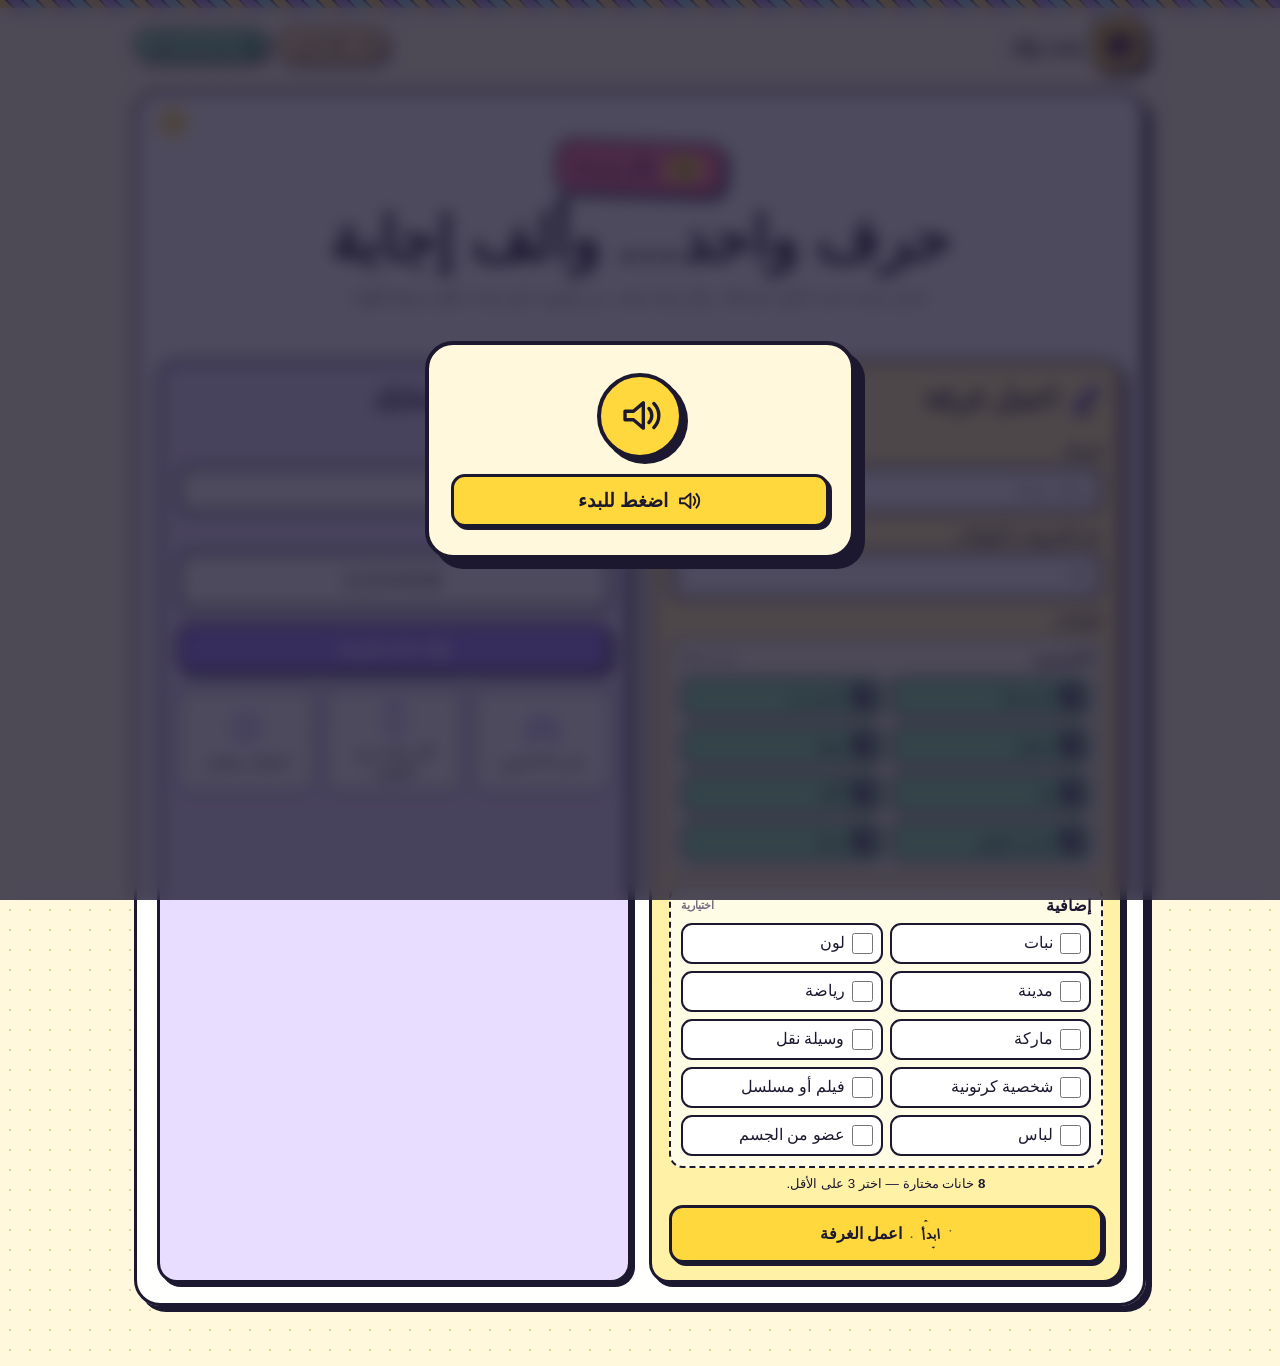
==== commit d679cf62: "Use reliable relay for Bent Walad rooms" ====
--- a/bent-walad.html
+++ b/bent-walad.html
@@ -151,15 +151,12 @@
 
 <section id="results" class="screen"><div class="panel"><div class="resultMotif" aria-hidden="true"><svg class="uiIcon"><use href="#icon-star8"></use></svg><span class="resultWord">مبروك</span><svg class="uiIcon"><use href="#icon-star8"></use></svg></div><h2 id="resultTitle" class="sectionHeading centered">النتيجة</h2><div id="leaderboard" class="leader"></div><div id="hostResults" class="hidden"><button class="primary wide" id="nextBtn">الجولة التالية</button></div><div id="guestResults" class="statusNote hidden">استنى صاحب الغرفة…</div></div></section>
 
-<section id="lost" class="screen"><div class="panel"><div class="wait"><div class="lostArch" aria-hidden="true"><svg class="uiIcon"><use href="#icon-disconnect"></use></svg></div><h2>انقطع صاحب الغرفة</h2><p>الغرفة تعمل مباشرة بين اللاعبين، لذلك لازم صاحب الغرفة يبقى فاتح اللعبة.</p><button class="primary" onclick="location.href=location.pathname">ارجع للرئيسية</button></div></div></section>
+<section id="lost" class="screen"><div class="panel"><div class="wait"><div class="lostArch" aria-hidden="true"><svg class="uiIcon"><use href="#icon-disconnect"></use></svg></div><h2>انقطع صاحب الغرفة</h2><p>صاحب الغرفة خرج أو انقطع عنه الإنترنت. اطلب منه يفتح اللعبة من جديد.</p><button class="primary" onclick="location.href=location.pathname">ارجع للرئيسية</button></div></div></section>
 <div id="toast" class="toast"></div>
 </div>
 
 <script type="module">
-import {
-  joinRoom,
-  selfId
-} from "https://esm.run/@trystero-p2p/mqtt@0.25.3";
+import { joinRoom, selfId } from "./bent-walad-relay.mjs";
 import { createGameAudio } from "./bent-walad-audio.mjs";
 import {
   LETTERS,
@@ -171,8 +168,14 @@
   sanitizeName,
   startsWithLetter
 } from "./bent-walad-core.mjs";
-
-const APP_ID = "dhiamahouachi-bent-walad-v2";
+import {
+  getReconnectToken,
+  rebindPlayerState,
+  sanitizeReconnectToken
+} from "./bent-walad-room.mjs";
+
+const RELAY_URL =
+  "https://bent-walad-room-relay.dhiamahouachi115.chatgpt.site";
 const ROOM_PREFIX = "bw2-";
 const MAX_PLAYERS = 8;
 const VALID_STATUSES = new Set([
@@ -242,6 +245,7 @@
 let hostId = "";
 let roomCode = "";
 let myName = "";
+let reconnectToken = "";
 let roundCount = 5;
 let categories = [];
 let players = new Map();
@@ -255,6 +259,7 @@
 let validity = {};
 let roundPoints = {};
 let actions = {};
+let reconnectTokens = new Map();
 let hostSeen = false;
 let roundLocked = false;
 let roundSubmissions = new Set();
@@ -264,6 +269,7 @@
 let roundFinalizeTimer = 0;
 let guestStopTimer = 0;
 let connectTimer = 0;
+let hostDisconnectTimer = 0;
 let toastTimer = 0;
 let reviewSoundKeys = new Set();
 
@@ -388,6 +394,59 @@
   sendState();
 }
 
+function sendHello(target) {
+  if (isHost || !actions.hello || !target) return;
+  actions.hello
+    .send({ name: myName, reconnectToken }, { target })
+    .catch(() => toast("تعذر إعادة الاتصال بصاحب الغرفة"));
+}
+
+function findReconnectPlayerId(token, name) {
+  if (token) {
+    for (const [playerId, savedToken] of reconnectTokens) {
+      if (savedToken === token && players.has(playerId)) return playerId;
+    }
+  }
+
+  const offlineMatches = playerList().filter(
+    player =>
+      player.id !== hostId &&
+      player.online === false &&
+      player.name === name
+  );
+  return offlineMatches.length === 1 ? offlineMatches[0].id : "";
+}
+
+function restorePlayer(previousId, peerId, token) {
+  const restored = rebindPlayerState({
+    players,
+    previousId,
+    nextId: peerId,
+    allAnswers,
+    roundPoints,
+    validity,
+    roundSubmissions,
+    stoppedById
+  });
+  if (!restored.moved) return false;
+
+  stoppedById = restored.stoppedById;
+  const savedToken = token || reconnectTokens.get(previousId) || "";
+  reconnectTokens.delete(previousId);
+  if (savedToken) reconnectTokens.set(peerId, savedToken);
+  return true;
+}
+
+function waitForHostReconnect() {
+  window.clearTimeout(hostDisconnectTimer);
+  setNetStatus("جاري إعادة الاتصال…", "connecting");
+  hostDisconnectTimer = window.setTimeout(() => {
+    if (isHost || !room || status === "home") return;
+    setNetStatus("انقطع الاتصال", "error");
+    show("lost");
+  }, 10000);
+}
+
 function applyState(payload, senderId) {
   if (isHost || !payload || String(payload.hostId ?? "") !== senderId) return;
   if (hostId && senderId !== hostId) return;
@@ -399,6 +458,10 @@
   const nextStatus = VALID_STATUSES.has(payload.status)
     ? payload.status
     : "lobby";
+  const nextRound = clampInteger(payload.currentRound, 0, 30, 0);
+  const startsNewRound =
+    nextStatus === "playing" &&
+    (status !== "playing" || currentRound !== nextRound);
   const nextPlayers = new Map();
   (Array.isArray(payload.players) ? payload.players : []).forEach(value => {
     const player = safePlayer(value);
@@ -439,7 +502,7 @@
   hostSeen = true;
   hostId = senderId;
   status = nextStatus;
-  currentRound = clampInteger(payload.currentRound, 0, 30, 0);
+  currentRound = nextRound;
   currentLetter = LETTERS.includes(payload.currentLetter)
     ? payload.currentLetter
     : "";
@@ -448,6 +511,10 @@
     : [];
   roundCount = clampInteger(payload.roundCount, 1, 30, 5);
   categories = nextCategories;
+  if (startsNewRound) {
+    myAnswers = Array(nextCategories.length).fill("");
+    reviewSoundKeys = new Set();
+  }
   stoppedById = nextPlayers.has(payload.stoppedById)
     ? payload.stoppedById
     : "";
@@ -461,6 +528,7 @@
   if (!preservePendingStop) roundLocked = false;
   window.clearTimeout(connectTimer);
   window.clearTimeout(guestStopTimer);
+  window.clearTimeout(hostDisconnectTimer);
   setNetStatus("متصل بالغرفة");
   render();
 }
@@ -774,9 +842,8 @@
     if (isHost) {
       window.setTimeout(() => sendState(peerId), 140);
     } else {
-      actions.hello
-        .send({ name: myName }, { target: peerId })
-        .catch(() => toast("تعذر إرسال اسم اللاعب"));
+      if (peerId === hostId) window.clearTimeout(hostDisconnectTimer);
+      sendHello(peerId);
     }
   };
 
@@ -786,6 +853,7 @@
       if (!player) return;
       if (status === "lobby") {
         players.delete(peerId);
+        reconnectTokens.delete(peerId);
       } else {
         players.set(peerId, { ...player, online: false });
       }
@@ -795,16 +863,27 @@
     }
 
     if (peerId === hostId) {
-      setNetStatus("انقطع الاتصال", "error");
-      show("lost");
+      waitForHostReconnect();
     }
   };
 
   actions.hello.onMessage = (data, { peerId }) => {
     if (!isHost) return;
+    const name = sanitizeName(data?.name) || "لاعب";
+    const token = sanitizeReconnectToken(data?.reconnectToken);
+    const knownPlayerId = players.has(peerId)
+      ? peerId
+      : findReconnectPlayerId(token, name);
+
     if (status !== "lobby") {
+      if (knownPlayerId && restorePlayer(knownPlayerId, peerId, token)) {
+        render();
+        syncGuests();
+        toast(`${name} رجع للغرفة`);
+        return;
+      }
       actions.reject.send(
-        { hostId, message: "اللعبة بدأت بالفعل" },
+        { hostId, message: "اللعبة بدأت بالفعل. استعمل نفس الاسم والجهاز للرجوع." },
         { target: peerId }
       );
       return;
@@ -818,13 +897,13 @@
       return;
     }
 
-    const name = sanitizeName(data?.name);
     players.set(peerId, {
       id: peerId,
-      name: name || "لاعب",
+      name,
       score: players.get(peerId)?.score || 0,
       online: true
     });
+    if (token) reconnectTokens.set(peerId, token);
     render();
     syncGuests();
   };
@@ -895,23 +974,36 @@
 function enterRoom(nextRoomCode, host) {
   roomCode = nextRoomCode;
   isHost = host;
+  reconnectToken = host ? "" : getReconnectToken(roomCode, myName);
   hostSeen = host;
   status = "lobby";
   setNetStatus("جاري الاتصال…", "connecting");
 
   room = joinRoom(
     {
-      appId: APP_ID,
-      relayConfig: { redundancy: 5, warnOnRelayFailure: true }
+      relayUrl: RELAY_URL,
+      role: host ? "host" : "guest"
     },
     `${ROOM_PREFIX}${roomCode}`,
     {
       onJoinError: details => {
         console.warn("Bent Walad join failure", details?.error ?? details);
+        setNetStatus("تعذر الاتصال", "error");
         if (!hostSeen && !isHost) {
-          setNetStatus("تعذر الاتصال", "error");
           qs("#guestLobby").textContent =
             "تعذر الاتصال. تأكد من الكود ومن أن صاحب الغرفة فاتح اللعبة.";
+        } else if (isHost) {
+          toast("تعذر فتح الغرفة. جرّب إنشاء غرفة جديدة.");
+        }
+      },
+      onStatusChange: nextStatus => {
+        if (!room || status === "home") return;
+        if (nextStatus === "connected") {
+          setNetStatus(isHost ? "الغرفة جاهزة" : "متصل بالغرفة");
+        } else if (nextStatus === "reconnecting") {
+          setNetStatus("جاري إعادة الاتصال…", "connecting");
+        } else if (nextStatus === "error") {
+          setNetStatus("انقطع الاتصال", "error");
         }
       }
     }
@@ -1055,6 +1147,7 @@
     roundFinalizeTimer,
     guestStopTimer,
     connectTimer,
+    hostDisconnectTimer,
     toastTimer
   ].forEach(timer => window.clearTimeout(timer));
 }
@@ -1067,8 +1160,10 @@
   room = null;
   actions = {};
   players = new Map();
+  reconnectTokens = new Map();
   hostId = "";
   roomCode = "";
+  reconnectToken = "";
   status = "home";
   isHost = false;
   hostSeen = false;
@@ -1088,10 +1183,13 @@
   const audioState = gameAudio.getState();
   if (!audioState.supported) return;
   if (audioState.running) {
+    gameAudio.play("click");
+    await new Promise(resolve => window.setTimeout(resolve, 90));
     await gameAudio.setEnabled(false);
     return;
   }
   await gameAudio.setEnabled(true);
+  gameAudio.play("click");
 });
 
 qs("#audioGateBtn").addEventListener("click", async () => {
@@ -1285,11 +1383,17 @@
 window.addEventListener("online", () => {
   setNetStatus(room ? "جاري إعادة الاتصال…" : "جاهز للعب أونلاين", room ? "connecting" : "");
 });
-window.addEventListener("pagehide", () => {
-  try {
-    room?.leave();
-  } catch {}
+window.addEventListener("pagehide", event => {
+  if (!event.persisted) {
+    try {
+      room?.leave();
+    } catch {}
+  }
   gameAudio.setPageVisible(false);
+});
+window.addEventListener("pageshow", event => {
+  gameAudio.setPageVisible(true);
+  if (event.persisted && room && !isHost && hostId) sendHello(hostId);
 });
 document.addEventListener("visibilitychange", () => {
   gameAudio.setPageVisible(!document.hidden);
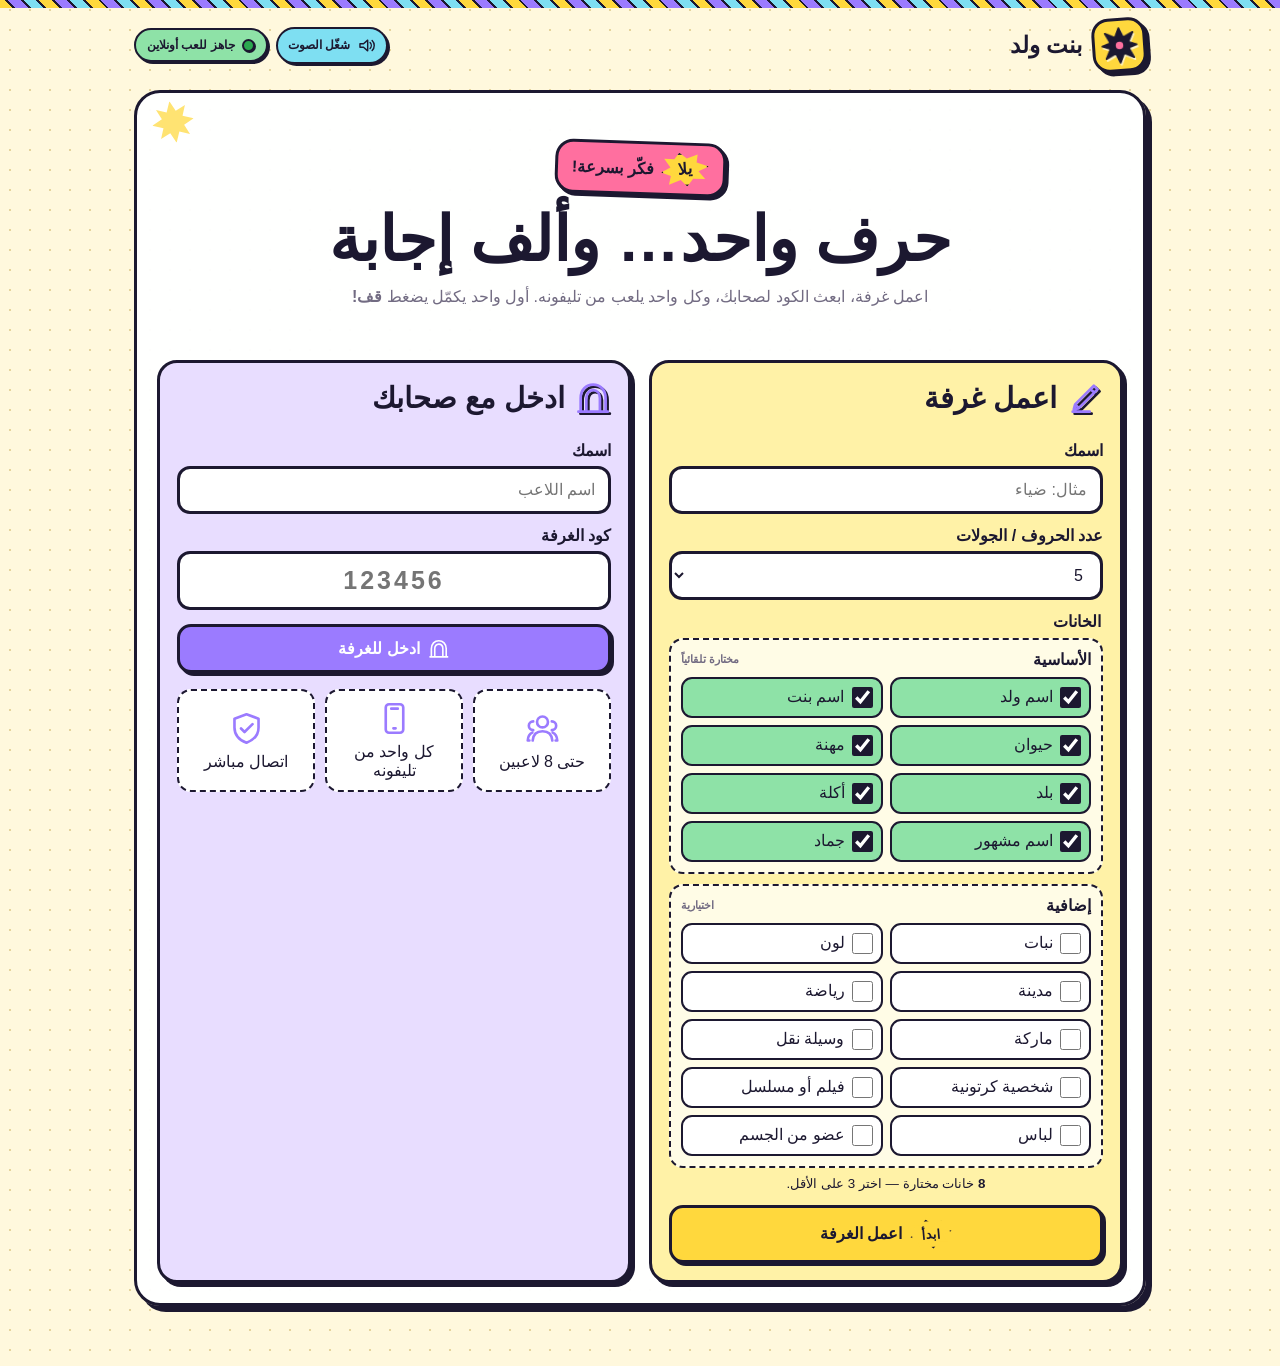
==== commit a45e1029: "Add timed rounds and same-room replay" ====
--- a/bent-walad.html
+++ b/bent-walad.html
@@ -13,6 +13,7 @@
 /* Original Arabic-comic artwork: geometric motifs replace platform-dependent emoji. */
 body:before{content:"";position:fixed;inset:0 0 auto;height:8px;background:repeating-linear-gradient(45deg,var(--yellow) 0 9px,var(--ink) 9px 11px,var(--purple) 11px 20px,var(--ink) 20px 22px,var(--blue) 22px 31px,var(--ink) 31px 33px);z-index:30;pointer-events:none}.svgSprite{position:absolute;width:0;height:0;overflow:hidden}.uiIcon{display:inline-block;width:1.35em;height:1.35em;flex:0 0 auto;color:currentColor;vertical-align:-.28em}.headingIcon{width:1.25em;height:1.25em;color:var(--purple);filter:drop-shadow(2px 2px 0 var(--ink))}.sectionHeading{display:flex;align-items:center;gap:10px}.sectionHeading.centered{justify-content:center}.panel:before{content:"";width:42px;height:42px;background:var(--yellow);clip-path:polygon(50% 0,61% 25%,85% 15%,75% 39%,100% 50%,75% 61%,85% 85%,61% 75%,50% 100%,39% 75%,15% 85%,25% 61%,0 50%,25% 39%,15% 15%,39% 25%);transform:rotate(-10deg);opacity:.72}.online{display:inline-flex;align-items:center;gap:7px}.online:before{content:"";width:9px;height:9px;border:2px solid var(--ink);border-radius:50%;background:#2ba94f;box-shadow:1px 1px 0 var(--ink)}.online.connecting:before{background:#e29b19}.online.error:before{background:var(--red)}.bubble{display:inline-flex;align-items:center;gap:7px}.comicWord{display:inline-grid;place-items:center;min-width:48px;min-height:34px;padding:4px 10px;background:var(--yellow);color:var(--ink);border:2px solid var(--ink);clip-path:polygon(8% 15%,29% 18%,40% 0,55% 18%,78% 8%,75% 31%,100% 45%,78% 57%,91% 81%,66% 78%,53% 100%,40% 80%,15% 92%,20% 67%,0 55%,20% 42%);font-weight:900;line-height:1;transform:rotate(-5deg)}.buttonWord{min-width:42px;min-height:30px;padding:4px 8px;font-size:13px}.iconButton{display:inline-flex;align-items:center;justify-content:center;gap:8px}.wide.iconButton{display:flex}.rule{display:grid;justify-items:center;align-content:center;gap:6px;min-height:92px}.rule .uiIcon{width:35px;height:35px;color:var(--purple)}.codeBox .uiIcon{width:30px;height:30px;color:var(--ink)}.playerChip.host:after{content:"المضيف";display:inline-block;margin-inline-start:7px;padding:2px 7px;border:2px solid var(--ink);border-radius:999px;background:var(--yellow);font-size:10px}.stop{position:relative;isolation:isolate;transform:rotate(-1deg)}.stop:before,.stop:after{content:"";position:absolute;width:15px;height:4px;background:var(--ink);border-radius:2px;top:50%;z-index:-1}.stop:before{right:-23px;box-shadow:7px -13px 0 -1px var(--ink),7px 13px 0 -1px var(--ink);transform:rotate(8deg)}.stop:after{left:-23px;box-shadow:-7px -13px 0 -1px var(--ink),-7px 13px 0 -1px var(--ink);transform:rotate(-8deg)}.resultMotif{display:flex;align-items:center;justify-content:center;gap:12px;margin-bottom:12px}.resultMotif .uiIcon{width:42px;height:42px;color:var(--yellow);filter:drop-shadow(2px 2px 0 var(--ink))}.resultWord{display:inline-block;padding:7px 18px;border:3px solid var(--ink);border-radius:50%;background:var(--pink);box-shadow:3px 3px 0 var(--ink);font-size:24px;font-weight:900;transform:rotate(2deg)}.lostArch{display:inline-grid;place-items:center;width:82px;height:92px;margin-bottom:12px;border:4px solid var(--ink);border-bottom-width:7px;border-radius:42px 42px 8px 8px;background:var(--purple);box-shadow:5px 5px 0 var(--ink);color:#fff}.lostArch .uiIcon{width:42px;height:42px}.statusNote:before{content:"";display:inline-block;width:9px;height:9px;margin-inline-end:8px;background:var(--yellow);border:2px solid var(--ink);transform:rotate(45deg)}.topTools{display:flex;align-items:center;justify-content:flex-end;gap:8px;flex-wrap:wrap}.soundToggle{display:inline-flex;align-items:center;justify-content:center;gap:7px;min-height:36px;padding:7px 10px;border-width:2px;border-radius:999px;background:var(--blue);box-shadow:2px 2px 0 var(--ink);font-size:12px}.soundToggle:hover{box-shadow:3px 3px 0 var(--ink)}.soundToggle .uiIcon{width:19px;height:19px}.soundToggle[data-state="waiting"]{background:#ffe59a}.soundToggle[data-state="off"]{background:#fff}.soundToggle[data-state="unsupported"]{background:#eee;color:var(--muted)}
 .logoMark{width:37px;height:37px;color:var(--ink);filter:drop-shadow(1px 2px 0 rgba(255,255,255,.7))}.audioGate{position:fixed;inset:0;z-index:100;display:grid;place-items:center;padding:18px;background:rgba(28,24,48,.78);backdrop-filter:blur(8px)}.audioGateCard{width:min(430px,100%);padding:28px 22px;text-align:center;border:4px solid var(--ink);border-radius:28px;background:var(--paper);box-shadow:10px 10px 0 var(--ink)}.audioGateIcon{display:grid;place-items:center;width:86px;height:86px;margin:0 auto 15px;border:4px solid var(--ink);border-radius:50%;background:var(--yellow);box-shadow:5px 5px 0 var(--ink)}.audioGateIcon .uiIcon{width:45px;height:45px}.audioGateCard h2{margin-bottom:8px}.audioGateCard p{margin-bottom:14px;color:var(--muted);font-weight:800}.audioGateCard button{width:100%;font-size:19px}.answerRow.acceptedWord{border-radius:12px;background:#e6fbea;animation:wordAccept .46s ease}.answerRow.rejectedWord{border-radius:12px;background:#ffe4e4;animation:wordReject .46s ease}.answerText.wordAccepted{color:#117a34}.answerText.wordRejected{color:#b91f32;text-decoration-line:line-through;text-decoration-color:var(--red);text-decoration-thickness:4px;animation:wordStrike .4s ease}.answerControls{display:grid;gap:7px;justify-items:end}.decisionButtons{display:flex;gap:6px;flex-wrap:wrap;justify-content:flex-end}.decisionButton{min-width:82px;padding:7px 10px;border-width:2px;border-radius:10px;font-size:11px;box-shadow:1px 1px 0 var(--ink)}.decisionButton:hover{box-shadow:2px 2px 0 var(--ink)}.acceptDecision{background:#fff}.rejectDecision{background:#fff}.acceptDecision.selected{background:var(--green);box-shadow:0 0 0 3px rgba(34,197,94,.22),2px 2px 0 var(--ink)}.rejectDecision.selected{background:var(--red);color:#fff;box-shadow:0 0 0 3px rgba(255,98,95,.22),2px 2px 0 var(--ink)}@keyframes wordAccept{0%{transform:scale(.96);background:#fff}55%{transform:scale(1.025);background:#a9f0bd}100%{transform:scale(1);background:#e6fbea}}@keyframes wordReject{0%,100%{transform:translateX(0)}25%{transform:translateX(7px)}50%{transform:translateX(-6px)}75%{transform:translateX(3px)}}@keyframes wordStrike{0%{text-decoration-color:transparent;opacity:.65}100%{text-decoration-color:var(--red);opacity:1}}
+.roundTimer{display:inline-block;margin-top:7px;padding:5px 12px;border:3px solid var(--ink);border-radius:999px;background:var(--green);box-shadow:2px 2px 0 var(--ink);font-size:22px;font-weight:900;direction:ltr}.roundTimer.urgent{background:var(--red);color:#fff;animation:pulse .7s infinite}.newGameSettings{margin-top:14px;padding:13px;border:2px dashed var(--ink);border-radius:15px;background:#fff2a7}.newGameSettings label{display:block;margin-bottom:7px;font-weight:900}
 @media(max-width:720px){.cards,.answers{grid-template-columns:1fr}.rules{grid-template-columns:1fr}.panel{padding:15px;border-radius:20px}.gameTop{grid-template-columns:1fr auto}.scoreMini{grid-column:1/-1;text-align:center}.scoreLine{justify-content:center}.letter{width:92px;height:92px;font-size:61px}.answerRow{grid-template-columns:95px 1fr}.answerRow>div:last-child{grid-column:1/-1}.answerControls{justify-items:stretch}.decisionButtons{justify-content:stretch}.decisionButton{flex:1}.top{align-items:flex-start}.topTools{max-width:55%;gap:6px}.online,.soundToggle{font-size:10px}.soundToggle{min-height:32px;padding:6px 8px}.resultMotif .uiIcon{width:34px;height:34px}.resultWord{font-size:21px}.stop:before,.stop:after{display:none}}
 </style>
 </head>
@@ -143,20 +144,23 @@
 </div>
 </div></div></section>
 
-<section id="lobby" class="screen"><div class="panel"><div class="roomHead"><div><div class="tiny">كود الغرفة</div><div class="codeBox"><span id="roomCode"></span><svg class="uiIcon" aria-hidden="true"><use href="#icon-ticket"></use></svg></div></div><div class="actions"><button class="blue iconButton" id="copyBtn"><svg class="uiIcon" aria-hidden="true"><use href="#icon-share"></use></svg>شارك رابط الدعوة</button><button class="ghost" id="leaveBtn">اخرج</button></div></div><h2 class="sectionHeading" style="margin-top:22px"><svg class="uiIcon headingIcon" aria-hidden="true"><use href="#icon-people"></use></svg>اللاعبين في الغرفة</h2><div id="lobbyPlayers" class="players"></div><div id="hostLobby" class="hidden"><button class="green wide iconButton" id="startBtn"><span class="comicWord buttonWord">يلا</span> ابدأ اللعبة</button><p class="tiny" style="text-align:center;margin-top:10px">لازم يكونوا لاعبين على الأقل.</p></div><div id="guestLobby" class="statusNote hidden" aria-live="polite">استنى صاحب الغرفة يبدأ اللعبة…</div></div></section>
-
-<section id="game" class="screen"><div class="panel"><div class="gameTop"><div class="roundInfo"><b id="roundLabel"></b><div class="tiny" id="usedLetters"></div></div><div class="letterWrap"><div class="letter" id="bigLetter"></div></div><div class="scoreMini"><div class="tiny">الترتيب الحالي</div><div class="scoreLine" id="scoreLine"></div></div></div><div class="statusNote" id="gameStatus" aria-live="polite"></div><div id="answerGrid" class="answers"></div><div class="stopWrap"><button class="stop" id="stopBtn">قف!</button></div></div></section>
+<section id="lobby" class="screen"><div class="panel"><div class="roomHead"><div><div class="tiny">كود الغرفة</div><div class="codeBox"><span id="roomCode"></span><svg class="uiIcon" aria-hidden="true"><use href="#icon-ticket"></use></svg></div></div><div class="actions"><button class="blue iconButton" id="copyBtn"><svg class="uiIcon" aria-hidden="true"><use href="#icon-share"></use></svg>شارك رابط الدعوة</button><button class="ghost" id="leaveBtn">اخرج</button></div></div><h2 class="sectionHeading" style="margin-top:22px"><svg class="uiIcon headingIcon" aria-hidden="true"><use href="#icon-people"></use></svg>اللاعبين في الغرفة</h2><div id="lobbyPlayers" class="players"></div><div id="hostLobby" class="hidden"><div class="newGameSettings"><label for="lobbyRoundCount">عدد الجولات في اللعبة الجديدة</label><select id="lobbyRoundCount"><option>3</option><option>5</option><option>7</option><option>10</option><option>15</option></select></div><button class="green wide iconButton" id="startBtn"><span class="comicWord buttonWord">يلا</span> ابدأ اللعبة</button><p class="tiny" style="text-align:center;margin-top:10px">نفس اللاعبين ونفس الغرفة — لازم يكونوا لاعبين على الأقل.</p></div><div id="guestLobby" class="statusNote hidden" aria-live="polite">استنى صاحب الغرفة يبدأ اللعبة…</div></div></section>
+
+<section id="game" class="screen"><div class="panel"><div class="gameTop"><div class="roundInfo"><b id="roundLabel"></b><div class="tiny" id="usedLetters"></div><div class="roundTimer" id="roundTimer" aria-live="polite">01:00</div></div><div class="letterWrap"><div class="letter" id="bigLetter"></div></div><div class="scoreMini"><div class="tiny">الترتيب الحالي</div><div class="scoreLine" id="scoreLine"></div></div></div><div class="statusNote" id="gameStatus" aria-live="polite"></div><div id="answerGrid" class="answers"></div><div class="stopWrap"><button class="stop" id="stopBtn">قف!</button></div></div></section>
 
 <section id="review" class="screen"><div class="panel"><h2 class="sectionHeading"><svg class="uiIcon headingIcon" aria-hidden="true"><use href="#icon-abacus"></use></svg>وقت الحساب</h2><p class="muted">الكلمة المكررة أو بحرف غلط تُرفض تلقائياً. صاحب الغرفة يقدر يثبت القرار بزر مقبولة أو مرفوضة.</p><div id="stoppedBy" class="statusNote"></div><div id="reviewGrid" class="reviewGrid"></div><div id="hostReview" class="hidden"><button class="green wide" id="confirmReview">ثبّت النقاط</button></div><div id="guestReview" class="statusNote hidden">صاحب الغرفة يراجع الإجابات…</div></div></section>
 
 <section id="results" class="screen"><div class="panel"><div class="resultMotif" aria-hidden="true"><svg class="uiIcon"><use href="#icon-star8"></use></svg><span class="resultWord">مبروك</span><svg class="uiIcon"><use href="#icon-star8"></use></svg></div><h2 id="resultTitle" class="sectionHeading centered">النتيجة</h2><div id="leaderboard" class="leader"></div><div id="hostResults" class="hidden"><button class="primary wide" id="nextBtn">الجولة التالية</button></div><div id="guestResults" class="statusNote hidden">استنى صاحب الغرفة…</div></div></section>
 
-<section id="lost" class="screen"><div class="panel"><div class="wait"><div class="lostArch" aria-hidden="true"><svg class="uiIcon"><use href="#icon-disconnect"></use></svg></div><h2>انقطع صاحب الغرفة</h2><p>صاحب الغرفة خرج أو انقطع عنه الإنترنت. اطلب منه يفتح اللعبة من جديد.</p><button class="primary" onclick="location.href=location.pathname">ارجع للرئيسية</button></div></div></section>
+<section id="lost" class="screen"><div class="panel"><div class="wait"><div class="lostArch" aria-hidden="true"><svg class="uiIcon"><use href="#icon-disconnect"></use></svg></div><h2>انقطع صاحب الغرفة</h2><p>الغرفة تعمل مباشرة بين اللاعبين، لذلك لازم صاحب الغرفة يبقى فاتح اللعبة.</p><button class="primary" onclick="location.href=location.pathname">ارجع للرئيسية</button></div></div></section>
 <div id="toast" class="toast"></div>
 </div>
 
 <script type="module">
-import { joinRoom, selfId } from "./bent-walad-relay.mjs";
+import {
+  joinRoom,
+  selfId
+} from "https://esm.run/@trystero-p2p/mqtt@0.25.3";
 import { createGameAudio } from "./bent-walad-audio.mjs";
 import {
   LETTERS,
@@ -168,14 +172,8 @@
   sanitizeName,
   startsWithLetter
 } from "./bent-walad-core.mjs";
-import {
-  getReconnectToken,
-  rebindPlayerState,
-  sanitizeReconnectToken
-} from "./bent-walad-room.mjs";
-
-const RELAY_URL =
-  "https://bent-walad-room-relay.dhiamahouachi115.chatgpt.site";
+
+const APP_ID = "dhiamahouachi-bent-walad-v2";
 const ROOM_PREFIX = "bw2-";
 const MAX_PLAYERS = 8;
 const VALID_STATUSES = new Set([
@@ -245,13 +243,14 @@
 let hostId = "";
 let roomCode = "";
 let myName = "";
-let reconnectToken = "";
 let roundCount = 5;
 let categories = [];
 let players = new Map();
 let status = "home";
 let currentRound = 0;
 let currentLetter = "";
+let roundEndsAt = 0;
+let roundTimedOut = false;
 let usedLetters = [];
 let allAnswers = {};
 let myAnswers = [];
@@ -259,7 +258,6 @@
 let validity = {};
 let roundPoints = {};
 let actions = {};
-let reconnectTokens = new Map();
 let hostSeen = false;
 let roundLocked = false;
 let roundSubmissions = new Set();
@@ -269,7 +267,6 @@
 let roundFinalizeTimer = 0;
 let guestStopTimer = 0;
 let connectTimer = 0;
-let hostDisconnectTimer = 0;
 let toastTimer = 0;
 let reviewSoundKeys = new Set();
 
@@ -365,6 +362,8 @@
     status,
     currentRound,
     currentLetter,
+    roundEndsAt,
+    roundTimedOut,
     usedLetters: [...usedLetters],
     roundCount,
     categories: [...categories],
@@ -394,59 +393,6 @@
   sendState();
 }
 
-function sendHello(target) {
-  if (isHost || !actions.hello || !target) return;
-  actions.hello
-    .send({ name: myName, reconnectToken }, { target })
-    .catch(() => toast("تعذر إعادة الاتصال بصاحب الغرفة"));
-}
-
-function findReconnectPlayerId(token, name) {
-  if (token) {
-    for (const [playerId, savedToken] of reconnectTokens) {
-      if (savedToken === token && players.has(playerId)) return playerId;
-    }
-  }
-
-  const offlineMatches = playerList().filter(
-    player =>
-      player.id !== hostId &&
-      player.online === false &&
-      player.name === name
-  );
-  return offlineMatches.length === 1 ? offlineMatches[0].id : "";
-}
-
-function restorePlayer(previousId, peerId, token) {
-  const restored = rebindPlayerState({
-    players,
-    previousId,
-    nextId: peerId,
-    allAnswers,
-    roundPoints,
-    validity,
-    roundSubmissions,
-    stoppedById
-  });
-  if (!restored.moved) return false;
-
-  stoppedById = restored.stoppedById;
-  const savedToken = token || reconnectTokens.get(previousId) || "";
-  reconnectTokens.delete(previousId);
-  if (savedToken) reconnectTokens.set(peerId, savedToken);
-  return true;
-}
-
-function waitForHostReconnect() {
-  window.clearTimeout(hostDisconnectTimer);
-  setNetStatus("جاري إعادة الاتصال…", "connecting");
-  hostDisconnectTimer = window.setTimeout(() => {
-    if (isHost || !room || status === "home") return;
-    setNetStatus("انقطع الاتصال", "error");
-    show("lost");
-  }, 10000);
-}
-
 function applyState(payload, senderId) {
   if (isHost || !payload || String(payload.hostId ?? "") !== senderId) return;
   if (hostId && senderId !== hostId) return;
@@ -458,10 +404,6 @@
   const nextStatus = VALID_STATUSES.has(payload.status)
     ? payload.status
     : "lobby";
-  const nextRound = clampInteger(payload.currentRound, 0, 30, 0);
-  const startsNewRound =
-    nextStatus === "playing" &&
-    (status !== "playing" || currentRound !== nextRound);
   const nextPlayers = new Map();
   (Array.isArray(payload.players) ? payload.players : []).forEach(value => {
     const player = safePlayer(value);
@@ -502,19 +444,17 @@
   hostSeen = true;
   hostId = senderId;
   status = nextStatus;
-  currentRound = nextRound;
+  currentRound = clampInteger(payload.currentRound, 0, 30, 0);
   currentLetter = LETTERS.includes(payload.currentLetter)
     ? payload.currentLetter
     : "";
+  roundEndsAt = clampInteger(payload.roundEndsAt, 0, Number.MAX_SAFE_INTEGER, 0);
+  roundTimedOut = payload.roundTimedOut === true;
   usedLetters = Array.isArray(payload.usedLetters)
     ? payload.usedLetters.filter(letter => LETTERS.includes(letter)).slice(0, 30)
     : [];
   roundCount = clampInteger(payload.roundCount, 1, 30, 5);
   categories = nextCategories;
-  if (startsNewRound) {
-    myAnswers = Array(nextCategories.length).fill("");
-    reviewSoundKeys = new Set();
-  }
   stoppedById = nextPlayers.has(payload.stoppedById)
     ? payload.stoppedById
     : "";
@@ -528,7 +468,6 @@
   if (!preservePendingStop) roundLocked = false;
   window.clearTimeout(connectTimer);
   window.clearTimeout(guestStopTimer);
-  window.clearTimeout(hostDisconnectTimer);
   setNetStatus("متصل بالغرفة");
   render();
 }
@@ -568,6 +507,7 @@
     renderPlayers("#lobbyPlayers");
     qs("#hostLobby").classList.toggle("hidden", !isHost);
     qs("#guestLobby").classList.toggle("hidden", isHost);
+    if (isHost) qs("#lobbyRoundCount").value = String(roundCount);
     qs("#startBtn").disabled = activePlayerIds().length < 2;
     if (!isHost) {
       qs("#guestLobby").textContent = hostSeen
@@ -594,7 +534,9 @@
   if (status === "review") {
     show("review");
     const stopper = players.get(stoppedById);
-    qs("#stoppedBy").textContent = `${stopper?.name || "لاعب"} قال قف!`;
+    qs("#stoppedBy").textContent = roundTimedOut
+      ? "انتهى الوقت — تم إيقاف الجولة تلقائياً"
+      : `${stopper?.name || "لاعب"} قال قف!`;
     qs("#hostReview").classList.toggle("hidden", !isHost);
     qs("#guestReview").classList.toggle("hidden", isHost);
     renderReview();
@@ -667,6 +609,21 @@
   } else {
     note.textContent = `كل إجابة لازم تبدأ بحرف ${currentLetter}. كمّلت؟ اضغط قف قبل صحابك!`;
     stopButton.textContent = "قف!";
+  }
+}
+
+function updateCountdown() {
+  const timer = qs("#roundTimer");
+  if (!timer) return;
+  const remaining = status === "playing"
+    ? Math.max(0, Math.ceil((roundEndsAt - Date.now()) / 1000))
+    : 0;
+  const minutes = String(Math.floor(remaining / 60)).padStart(2, "0");
+  const seconds = String(remaining % 60).padStart(2, "0");
+  timer.textContent = `${minutes}:${seconds}`;
+  timer.classList.toggle("urgent", remaining <= 10);
+  if (isHost && status === "playing" && remaining === 0 && !roundLocked) {
+    beginRoundEnd(selfId, sanitizeAnswers(myAnswers, categories.length), true);
   }
 }
 
@@ -842,8 +799,9 @@
     if (isHost) {
       window.setTimeout(() => sendState(peerId), 140);
     } else {
-      if (peerId === hostId) window.clearTimeout(hostDisconnectTimer);
-      sendHello(peerId);
+      actions.hello
+        .send({ name: myName }, { target: peerId })
+        .catch(() => toast("تعذر إرسال اسم اللاعب"));
     }
   };
 
@@ -853,7 +811,6 @@
       if (!player) return;
       if (status === "lobby") {
         players.delete(peerId);
-        reconnectTokens.delete(peerId);
       } else {
         players.set(peerId, { ...player, online: false });
       }
@@ -863,27 +820,16 @@
     }
 
     if (peerId === hostId) {
-      waitForHostReconnect();
+      setNetStatus("انقطع الاتصال", "error");
+      show("lost");
     }
   };
 
   actions.hello.onMessage = (data, { peerId }) => {
     if (!isHost) return;
-    const name = sanitizeName(data?.name) || "لاعب";
-    const token = sanitizeReconnectToken(data?.reconnectToken);
-    const knownPlayerId = players.has(peerId)
-      ? peerId
-      : findReconnectPlayerId(token, name);
-
     if (status !== "lobby") {
-      if (knownPlayerId && restorePlayer(knownPlayerId, peerId, token)) {
-        render();
-        syncGuests();
-        toast(`${name} رجع للغرفة`);
-        return;
-      }
       actions.reject.send(
-        { hostId, message: "اللعبة بدأت بالفعل. استعمل نفس الاسم والجهاز للرجوع." },
+        { hostId, message: "اللعبة بدأت بالفعل" },
         { target: peerId }
       );
       return;
@@ -897,13 +843,13 @@
       return;
     }
 
+    const name = sanitizeName(data?.name);
     players.set(peerId, {
       id: peerId,
-      name,
+      name: name || "لاعب",
       score: players.get(peerId)?.score || 0,
       online: true
     });
-    if (token) reconnectTokens.set(peerId, token);
     render();
     syncGuests();
   };
@@ -974,36 +920,23 @@
 function enterRoom(nextRoomCode, host) {
   roomCode = nextRoomCode;
   isHost = host;
-  reconnectToken = host ? "" : getReconnectToken(roomCode, myName);
   hostSeen = host;
   status = "lobby";
   setNetStatus("جاري الاتصال…", "connecting");
 
   room = joinRoom(
     {
-      relayUrl: RELAY_URL,
-      role: host ? "host" : "guest"
+      appId: APP_ID,
+      relayConfig: { redundancy: 5, warnOnRelayFailure: true }
     },
     `${ROOM_PREFIX}${roomCode}`,
     {
       onJoinError: details => {
         console.warn("Bent Walad join failure", details?.error ?? details);
-        setNetStatus("تعذر الاتصال", "error");
         if (!hostSeen && !isHost) {
+          setNetStatus("تعذر الاتصال", "error");
           qs("#guestLobby").textContent =
             "تعذر الاتصال. تأكد من الكود ومن أن صاحب الغرفة فاتح اللعبة.";
-        } else if (isHost) {
-          toast("تعذر فتح الغرفة. جرّب إنشاء غرفة جديدة.");
-        }
-      },
-      onStatusChange: nextStatus => {
-        if (!room || status === "home") return;
-        if (nextStatus === "connected") {
-          setNetStatus(isHost ? "الغرفة جاهزة" : "متصل بالغرفة");
-        } else if (nextStatus === "reconnecting") {
-          setNetStatus("جاري إعادة الاتصال…", "connecting");
-        } else if (nextStatus === "error") {
-          setNetStatus("انقطع الاتصال", "error");
         }
       }
     }
@@ -1033,10 +966,11 @@
   }
 }
 
-function beginRoundEnd(stopperId, answers) {
+function beginRoundEnd(stopperId, answers, timedOut = false) {
   if (!isHost || status !== "playing" || roundLocked) return;
   roundLocked = true;
   stoppedById = stopperId;
+  roundTimedOut = timedOut;
   window.clearTimeout(answerTimer);
   allAnswers[stopperId] = sanitizeAnswers(answers, categories.length);
   allAnswers[selfId] = sanitizeAnswers(myAnswers, categories.length);
@@ -1107,6 +1041,8 @@
 function startRound(number) {
   currentRound = number;
   currentLetter = pickLetter();
+  roundEndsAt = Date.now() + 60_000;
+  roundTimedOut = false;
   usedLetters.push(currentLetter);
   status = "playing";
   allAnswers = {};
@@ -1118,6 +1054,7 @@
   roundLocked = false;
   roundSubmissions = new Set();
   render();
+  updateCountdown();
   syncGuests();
 }
 
@@ -1129,6 +1066,8 @@
   status = "lobby";
   currentRound = 0;
   currentLetter = "";
+  roundEndsAt = 0;
+  roundTimedOut = false;
   usedLetters = [];
   allAnswers = {};
   myAnswers = [];
@@ -1147,7 +1086,6 @@
     roundFinalizeTimer,
     guestStopTimer,
     connectTimer,
-    hostDisconnectTimer,
     toastTimer
   ].forEach(timer => window.clearTimeout(timer));
 }
@@ -1160,14 +1098,14 @@
   room = null;
   actions = {};
   players = new Map();
-  reconnectTokens = new Map();
   hostId = "";
   roomCode = "";
-  reconnectToken = "";
   status = "home";
   isHost = false;
   hostSeen = false;
   roundLocked = false;
+  roundEndsAt = 0;
+  roundTimedOut = false;
   roundSubmissions = new Set();
   validity = {};
   reviewSoundKeys = new Set();
@@ -1183,13 +1121,10 @@
   const audioState = gameAudio.getState();
   if (!audioState.supported) return;
   if (audioState.running) {
-    gameAudio.play("click");
-    await new Promise(resolve => window.setTimeout(resolve, 90));
     await gameAudio.setEnabled(false);
     return;
   }
   await gameAudio.setEnabled(true);
-  gameAudio.play("click");
 });
 
 qs("#audioGateBtn").addEventListener("click", async () => {
@@ -1302,6 +1237,7 @@
 
 qs("#startBtn").addEventListener("click", () => {
   if (!isHost || activePlayerIds().length < 2) return;
+  roundCount = clampInteger(qs("#lobbyRoundCount").value, 1, 30, 5);
   usedLetters = [];
   startRound(1);
 });
@@ -1383,21 +1319,18 @@
 window.addEventListener("online", () => {
   setNetStatus(room ? "جاري إعادة الاتصال…" : "جاهز للعب أونلاين", room ? "connecting" : "");
 });
-window.addEventListener("pagehide", event => {
-  if (!event.persisted) {
-    try {
-      room?.leave();
-    } catch {}
-  }
+window.addEventListener("pagehide", () => {
+  try {
+    room?.leave();
+  } catch {}
   gameAudio.setPageVisible(false);
-});
-window.addEventListener("pageshow", event => {
-  gameAudio.setPageVisible(true);
-  if (event.persisted && room && !isHost && hostId) sendHello(hostId);
 });
 document.addEventListener("visibilitychange", () => {
   gameAudio.setPageVisible(!document.hidden);
-});
+  if (!document.hidden) updateCountdown();
+});
+
+window.setInterval(updateCountdown, 250);
 
 const invite = new URLSearchParams(location.search).get("room");
 if (invite && /^\d{6}$/.test(invite)) qs("#joinCode").value = invite;
